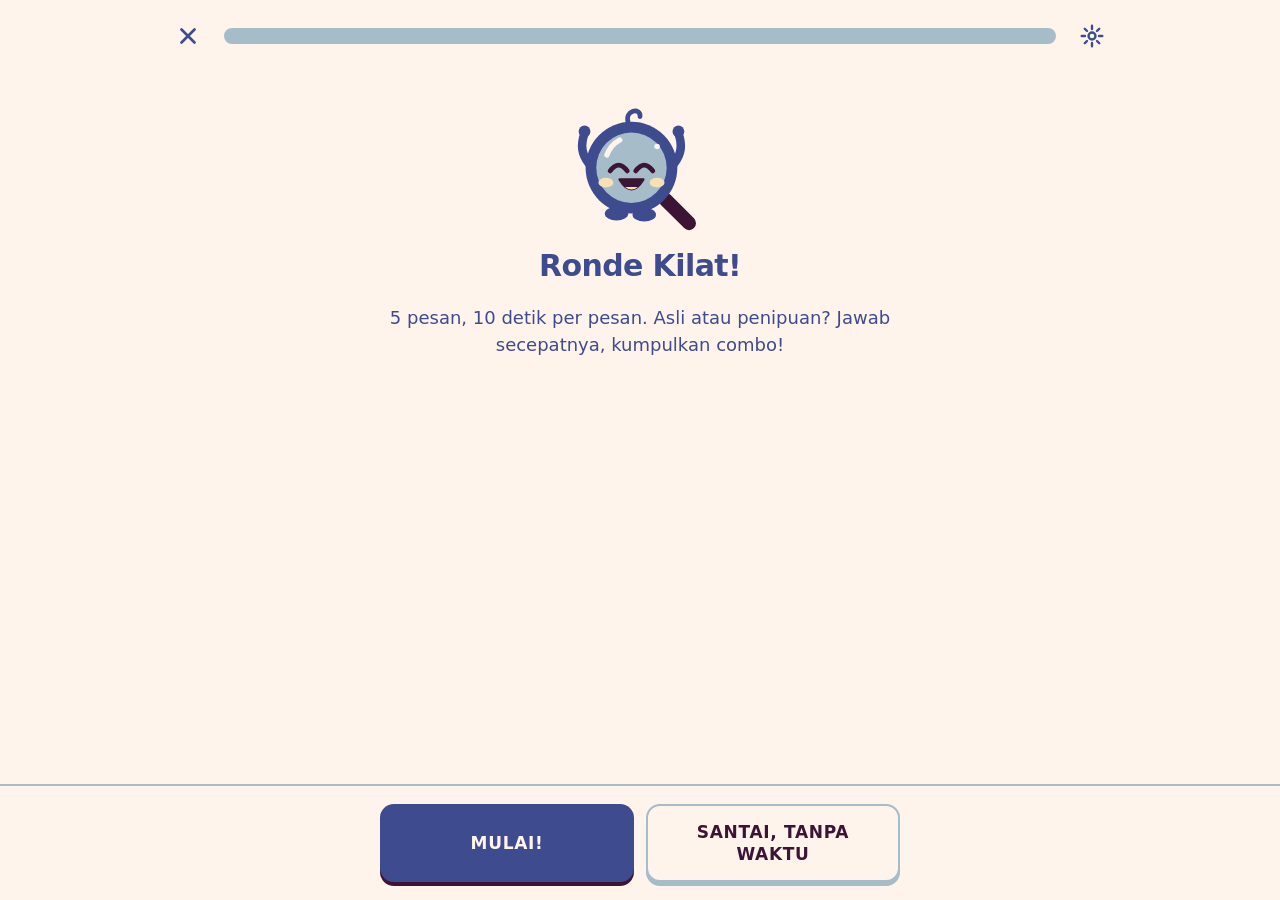
==== kilat.html @ 2c964b59 "rebuilding the game concept" ====
<!doctype html>
<html lang="id">
<head>
  <meta charset="utf-8">
  <meta name="viewport" content="width=device-width, initial-scale=1">
  <meta name="format-detection" content="telephone=no"> <!-- iPhone: nomor fiktif tidak jadi link telepon -->
  <title>Ronde Kilat · CekDulu</title>
  <link rel="stylesheet" href="css/style.css">
  <script src="js/sound.js"></script>
  <script src="js/theme.js"></script>
</head>
<body class="lesson-page">
  <header class="lesson-top">
    <a class="icon-btn" href="index.html" aria-label="Keluar dari Ronde Kilat">
      <svg viewBox="0 0 24 24" aria-hidden="true"><path d="M6 6l12 12M18 6L6 18" fill="none" stroke="currentColor" stroke-width="2.5" stroke-linecap="round"/></svg>
    </a>
    <div class="progress" id="progress" role="progressbar" aria-label="Kemajuan ronde" aria-valuemin="0" aria-valuemax="5" aria-valuenow="0"><span></span></div>
  </header>

  <main class="lesson-main quick-main" id="quick">
    <noscript><p>Aktifkan JavaScript untuk memakai CekDulu.</p></noscript>
  </main>

  <footer class="lesson-footer" id="footer">
    <div class="footer-inner">
      <div class="feedback" id="feedback" aria-live="polite"></div>
      <div class="quick-buttons" id="buttons"></div>
    </div>
  </footer>

  <script src="js/scenarios.js"></script>
  <script src="js/logic.js"></script>
  <script src="js/ui.js"></script>
  <script src="js/kilat.js"></script>
</body>
</html>
---- css/style.css ----
/* ==========================================================
   CekDulu — gaya tampilan
   Urutan: token → dasar → komponen umum → jalur → pelajaran → HP simulasi → rapor
   ========================================================== */

:root {
  color-scheme: light;
  /* PALET RESMI: hanya 5 warna ini yang boleh dipakai di seluruh website.
     Jangan menambah warna lain tanpa persetujuan ketua. */
  --seashell: #FFF4EB;
  --wheat: #F6E0B6;
  --powder: #A6BCC9;
  --french: #3E4B8E;
  --violet: #3D1534;
  /* Pengecualian yang disetujui ketua: abu-abu gelap khusus mode gelap (bukan ungu). */
  --charcoal: #1C1C1E;
  --graphite: #2C2C2E;
  --slate: #48484A;

  --font: "Segoe UI", system-ui, -apple-system, Roboto, "Helvetica Neue", Arial, sans-serif;
  /* Huruf judul, logo, dan tombol. Disimpan di fonts/ (lisensi OFL), tanpa CDN. */
  --font-display: "Bricolage Grotesque", var(--font);
}

/* Peran warna, mode terang (bawaan). HP simulasi selalu memakai peran terang,
   karena isinya meniru aplikasi sungguhan. */
:root, .phone {
  --brand: var(--french);
  --brand-dark: var(--violet);
  --brand-soft: var(--wheat);
  --on-brand: var(--seashell);
  --teal: var(--violet);
  --teal-dark: var(--french);
  --ink: var(--violet);
  --muted: var(--french);
  --line: var(--powder);
  --surface: var(--wheat);
  --bg: var(--seashell);
  --good: var(--french);
  --good-dark: var(--violet);
  --good-soft: var(--powder);
  --bad: var(--violet);
  --bad-dark: var(--violet);
  --bad-soft: var(--wheat);
  --warn: var(--wheat);
  --link: var(--french);
  --focus: var(--violet);
}

/* Mode gelap: latar abu-abu gelap, aksen dari palet. Diaktifkan js/theme.js lewat data-theme. */
:root[data-theme="dark"] {
  color-scheme: dark;
  --brand: var(--wheat);
  --brand-dark: var(--french);
  --brand-soft: var(--french);
  --on-brand: var(--charcoal);
  --teal: var(--powder);
  --teal-dark: var(--french);
  --ink: var(--seashell);
  --muted: var(--powder);
  --line: var(--slate);
  --surface: var(--graphite);
  --bg: var(--charcoal);
  --good: var(--powder);
  --good-dark: var(--powder);
  --good-soft: var(--french);
  --bad: var(--wheat);
  --bad-dark: var(--wheat);
  --bad-soft: var(--graphite);
  --warn: var(--wheat);
  --link: var(--powder);
  --focus: var(--wheat);
}

@font-face {
  font-family: "Bricolage Grotesque";
  src: url("../fonts/bricolage-grotesque-latin.woff2") format("woff2");
  font-weight: 200 800;
  font-style: normal;
  font-display: swap;
}

/* ---------- Dasar ---------- */

* { box-sizing: border-box; }
::selection { color: var(--violet); background: var(--wheat); }
html { accent-color: var(--brand); -webkit-tap-highlight-color: transparent; } /* iPhone: tanpa kilatan abu saat diketuk */
button, a, label { touch-action: manipulation; } /* iPhone: ketukan cepat tidak memperbesar halaman */

body {
  margin: 0;
  font-family: var(--font);
  font-size: 18px;
  line-height: 1.5;
  color: var(--ink);
  background: var(--bg);
  -webkit-text-size-adjust: 100%;
}

h1, h2, h3, p { margin: 0; }
h1, h2, h3 { font-family: var(--font-display); letter-spacing: -.02em; text-wrap: balance; }
.brand, .node-badge, .stat-value { font-family: var(--font-display); }
p { text-wrap: pretty; }
svg { display: block; }
[hidden] { display: none !important; }
:focus-visible { outline: 3px solid var(--focus); outline-offset: 3px; }
.visually-hidden { position: absolute; width: 1px; height: 1px; overflow: hidden; clip-path: inset(50%); white-space: nowrap; }

/* ---------- Komponen umum ---------- */

.btn {
  display: inline-block;
  width: 100%;
  padding: 15px 24px;
  font-family: var(--font-display);
  font-size: 17px;
  font-weight: 800;
  line-height: 1.3;
  letter-spacing: .04em;
  text-align: center;
  text-transform: uppercase;
  text-decoration: none;
  color: var(--on-brand);
  background: var(--brand);
  border: 0;
  border-radius: 14px;
  box-shadow: 0 4px 0 var(--brand-dark);
  cursor: pointer;
  transition: transform .08s;
}
.btn:active:not(:disabled) { transform: translateY(4px); box-shadow: none; }
.btn:disabled { color: var(--ink); background: var(--line); box-shadow: 0 4px 0 var(--line); cursor: not-allowed; }
.btn-good { background: var(--good); box-shadow: 0 4px 0 var(--good-dark); }
.btn-bad { background: var(--bad); box-shadow: 0 4px 0 var(--brand-dark); }

.topbar {
  position: sticky;
  top: 0;
  z-index: 10;
  display: flex;
  align-items: center;
  justify-content: space-between;
  gap: 12px;
  padding: 12px 16px;
  background: var(--bg);
  border-bottom: 2px solid var(--line);
}
.brand { display: inline-flex; align-items: center; min-height: 44px; font-size: 23px; font-weight: 800; letter-spacing: -.04em; color: var(--brand); text-decoration: none; }
.back-link { display: inline-flex; align-items: center; min-height: 44px; font-weight: 700; color: var(--muted); text-decoration: none; }
@media (hover: hover) { .back-link:hover { color: var(--ink); } }
.topbar #xp { margin-left: auto; }
.xp-chip { display: inline-flex; align-items: center; gap: 4px; font-weight: 800; color: var(--brand); }
.xp-chip .icon svg { width: 22px; height: 22px; }

.page { max-width: 560px; margin: 0 auto; padding: 16px 16px 32px; }

.coach { display: flex; align-items: flex-end; gap: 12px; }
.mascot { flex: none; display: block; width: 64px; height: 64px; }
.mascot svg { width: 100%; height: 100%; }
.mascot { color: var(--ink); } /* gagang kaca pembesar ikut warna teks, terlihat di terang maupun gelap */
.coach-bubble {
  position: relative;
  flex: 1;
  padding: 10px 14px;
  font-weight: 600;
  line-height: 1.4;
  background: var(--bg);
  border: 2px solid var(--line);
  border-radius: 16px;
  animation: rise .25s ease-out;
}
.coach-bubble::before {
  content: "";
  position: absolute;
  left: -9px;
  bottom: 18px;
  width: 14px;
  height: 14px;
  background: var(--bg);
  border-left: 2px solid var(--line);
  border-bottom: 2px solid var(--line);
  transform: rotate(45deg);
}

.stats { display: grid; grid-template-columns: repeat(3, 1fr); gap: 10px; }
.stat { display: flex; flex-direction: column; overflow: hidden; background: var(--bg); border: 2px solid var(--brand); border-radius: 14px; text-align: center; }
.stat-label {
  display: block;
  padding: 4px 6px;
  font-size: 12px;
  font-weight: 800;
  letter-spacing: .05em;
  text-transform: uppercase;
  color: var(--on-brand);
  background: var(--brand);
}
.stat-value { flex: 1; display: grid; place-items: center; padding: 12px 6px; font-size: 22px; font-weight: 800; line-height: 1.2; }

.note { margin-top: 14px; font-size: 15px; color: var(--muted); }

/* Ikon 5 Pertanyaan Sebelum Klik: satu bentuk yang sama di semua halaman */
.q-icon { flex: none; display: grid; place-items: center; width: 40px; height: 40px; color: var(--ink); background: var(--brand-soft); border-radius: 12px; }
.q-icon svg { width: 22px; height: 22px; }

/* Pengaturan tampilan (dipasang js/theme.js) */
.settings-btn { padding: 0; font: inherit; background: none; border: 0; cursor: pointer; }
.settings-panel { position: absolute; top: calc(100% + 6px); right: 12px; z-index: 20; width: min(320px, calc(100vw - 24px)); padding: 14px 16px 16px; background: var(--bg); border: 2px solid var(--line); border-bottom-width: 4px; border-radius: 16px; }
.settings-panel fieldset { margin: 0; padding: 0; border: 0; }
.settings-panel legend { margin-bottom: 10px; padding: 0; font-family: var(--font-display); font-size: 18px; font-weight: 800; }
.settings-note { margin-top: 10px; font-size: 14px; color: var(--muted); }
.settings-sound { margin-top: 16px !important; }
.answers.answers-2 { grid-template-columns: repeat(2, 1fr); }

/* ---------- Beranda (index.html) ---------- */

.home { max-width: 560px; margin: 0 auto; padding: 24px 16px 32px; }

/* ---------- Jalur belajar (index.html) ---------- */

.unit { --unit: var(--brand); --unit-dark: var(--brand-dark); margin-top: 28px; }
.unit-2 { --unit: var(--teal); --unit-dark: var(--teal-dark); }
.unit-banner { padding: 14px 18px; color: var(--on-brand); background: var(--unit); border-radius: 16px; box-shadow: 0 4px 0 var(--unit-dark); }
.unit-banner h2 { font-size: 21px; line-height: 1.25; }
.unit-kicker { display: block; font-size: 13px; font-weight: 800; letter-spacing: .08em; text-transform: uppercase; }

.path { display: flex; flex-direction: column; align-items: center; gap: 26px; margin: 28px 0 0; padding: 0; list-style: none; }
.path-end { margin-top: 44px; }
.path-item { position: relative; display: flex; flex-direction: column; align-items: center; transform: translateX(var(--x, 0)); }
.path-item.is-current { margin-top: 30px; }

.node {
  display: grid;
  place-items: center;
  width: 76px;
  height: 76px;
  color: var(--on-brand);
  text-decoration: none;
  background: var(--unit, var(--brand));
  border-radius: 50%;
  box-shadow: 0 6px 0 var(--unit-dark, var(--brand-dark));
  transition: transform .1s;
}
.node .icon svg { width: 34px; height: 34px; }
a.node:active { transform: translateY(4px); box-shadow: 0 2px 0 var(--unit-dark, var(--brand-dark)); }
.node-locked { color: var(--seashell); background: var(--line); box-shadow: 0 6px 0 var(--french); }
.node-trophy { color: var(--violet); background: var(--warn); box-shadow: 0 6px 0 var(--brand-dark); }
.node-label { max-width: 170px; margin-top: 12px; font-size: 15px; font-weight: 700; line-height: 1.3; text-align: center; }
.node-locked + .node-label { color: var(--muted); }
.node-badge {
  position: absolute;
  top: -40px;
  padding: 4px 12px;
  font-size: 13px;
  font-weight: 800;
  letter-spacing: .06em;
  text-transform: uppercase;
  white-space: nowrap;
  color: var(--unit, var(--brand));
  background: var(--bg);
  border: 2px solid var(--line);
  border-radius: 10px;
}
.node-badge::after {
  content: "";
  position: absolute;
  left: 50%;
  bottom: -7px;
  width: 10px;
  height: 10px;
  background: var(--bg);
  border-right: 2px solid var(--line);
  border-bottom: 2px solid var(--line);
  transform: translateX(-50%) rotate(45deg);
}

.page-footer { max-width: 560px; margin: 0 auto; padding: 0 16px 32px; font-size: 14px; color: var(--muted); }
.page-footer p + p { margin-top: 6px; }
.link-btn { margin-top: 10px; padding: 0; font: inherit; color: var(--bad); text-decoration: underline; text-underline-offset: 3px; background: none; border: 0; cursor: pointer; }
.link-btn-quiet { min-height: 44px; color: var(--muted); }

/* ---------- Pelajaran (simulator.html) ----------
   Satu soal = satu layar tanpa gulir (seperti Duolingo). HP simulasi mengisi sisa ruang dan
   diperkecil oleh fitPhone() di engine.js. Di HP urutannya: progres, HP, soal, tombol. */

.lesson-page { display: flex; flex-direction: column; height: 100vh; height: 100dvh; }

.lesson-top { position: relative; display: flex; align-items: center; gap: 14px; width: 100%; max-width: 980px; margin: 0 auto; padding: 14px 16px; }
.icon-btn { flex: none; display: grid; place-items: center; width: 44px; height: 44px; color: var(--muted); border-radius: 10px; }
@media (hover: hover) { .icon-btn:hover { background: var(--surface); } }
.icon-btn svg { width: 26px; height: 26px; }
.progress { flex: 1; height: 16px; overflow: hidden; background: var(--line); border-radius: 99px; }
.progress span { display: block; width: 0; height: 100%; background: var(--brand); border-radius: 99px; transition: width .4s ease; }

.lesson-main {
  flex: 1;
  min-height: 0;
  overflow-y: auto; /* cadangan untuk layar yang sangat pendek */
  display: grid;
  grid-template-columns: minmax(0, 1fr); /* boleh menyempit di bawah lebar minimum isinya (layar 320px) */
  grid-template-rows: minmax(160px, 1fr) auto;
  grid-template-areas: "phone" "task";
  gap: 10px;
  width: 100%;
  max-width: 980px;
  margin: 0 auto;
  padding: 0 16px 10px;
}
.lesson-main.is-done { display: block; }
.phone-col { grid-area: phone; display: flex; flex-direction: column; min-height: 0; }
#phone-slot { position: relative; flex: 1; min-height: 0; overflow: hidden; }
#phone-slot .phone { position: absolute; left: 50%; top: 50%; margin: 0; transform: translate(-50%, -50%) scale(var(--fit, 1)); }
.task-slot { grid-area: task; }
.task-slot:empty { display: none; }

.context {
  max-width: 340px;
  margin: 0 auto 12px;
  padding: 10px 12px;
  font-size: 16px;
  color: var(--muted);
  background: var(--surface);
  border: 2px solid var(--line);
  border-radius: 12px;
}

/* Soal: Lupi + gelembung pertanyaan, seperti karakter Duolingo */
.task-head { align-items: center; margin-bottom: 4px; }
.task-head .mascot { width: 72px; height: 72px; animation: pop .35s ease-out; }
.task-head .coach-bubble { font-weight: 800; }
.task-title { font-size: 23px; line-height: 1.25; }
.task-title:focus { outline: none; } /* fokus dari kode, bukan dari Tab */
.task-sub { margin: 4px 0 12px; color: var(--muted); }

.options { display: grid; gap: 10px; }
.option {
  display: flex;
  align-items: center;
  gap: 12px;
  width: 100%;
  padding: 12px 14px;
  font: inherit;
  color: inherit;
  text-align: left;
  background: var(--bg);
  border: 2px solid var(--line);
  border-bottom-width: 4px;
  border-radius: 14px;
  cursor: pointer;
}
@media (hover: hover) { .option:hover:not(:disabled) { background: var(--surface); } }
.option:active:not(:disabled) { transform: translateY(2px); border-bottom-width: 2px; } /* ditekan seperti tombol Duolingo */
.option:disabled { cursor: default; }
.option-text { flex: 1; min-width: 0; overflow-wrap: anywhere; }
.option .q-icon { width: 36px; height: 36px; border-radius: 10px; }
.option .q-icon svg { width: 20px; height: 20px; }
.option-text strong { display: block; font-size: 17px; line-height: 1.3; }
.option-text small { display: block; margin-top: 2px; font-size: 15px; line-height: 1.35; color: var(--muted); }
.option-note { display: block; margin-top: 8px; padding-top: 8px; font-size: 16px; line-height: 1.4; border-top: 2px solid var(--line); }

/* Tanda bahaya: kotak ikon 2 kolom (3 di layar lebar) supaya keenamnya muat tanpa gulir. */
.options-chips { grid-template-columns: repeat(2, minmax(0, 1fr)); gap: 8px; }
.options-chips .option { flex-direction: column; justify-content: center; gap: 8px; min-height: 104px; padding: 12px 8px; text-align: center; }
.options-chips .option-check { display: none; }
.options-chips .option-text { flex: none; text-wrap: balance; }
.options-chips .option[aria-pressed="true"] .q-icon { color: var(--on-brand); background: var(--brand); }
/* Setelah dinilai: satu kolom supaya penjelasan terbaca; pilihan yang tidak relevan disembunyikan. */
.options.is-graded { grid-template-columns: minmax(0, 1fr); }
.options.is-graded .option { flex-direction: row; align-items: flex-start; min-height: 0; padding: 12px 14px; text-align: left; }
.options.is-graded .option-text { flex: 1; min-width: 0; overflow-wrap: anywhere; }
.options.is-graded .option:not(.is-found, .is-missed, .is-extra, .is-correct, .is-wrong, .is-answer) { display: none; }
@media (min-width: 560px) {
  .options-chips { grid-template-columns: repeat(3, minmax(0, 1fr)); }
}
.option-check, .option-radio { flex: none; display: grid; place-items: center; width: 24px; height: 24px; background: var(--bg); border: 2px solid var(--brand); }
.option-check { border-radius: 7px; }
.option-radio { border-radius: 50%; }
.option[aria-pressed="true"] { background: var(--brand-soft); border-color: var(--brand); }
.option[aria-pressed="true"] .option-check,
.option[aria-pressed="true"] .option-radio { background: var(--brand); border-color: var(--brand); }
.option[aria-pressed="true"] .option-check::after {
  content: "";
  width: 6px;
  height: 11px;
  border: solid var(--on-brand);
  border-width: 0 3px 3px 0;
  transform: translateY(-1px) rotate(45deg);
}
.option[aria-pressed="true"] .option-radio::after { content: ""; width: 8px; height: 8px; background: var(--on-brand); border-radius: 50%; }

/* Setelah dinilai */
.option.is-found, .option.is-correct { background: var(--good-soft); border-color: var(--good); }
.option.is-extra, .option.is-wrong { background: var(--bad-soft); border-color: var(--bad); }
.option.is-answer { border-color: var(--good); border-style: dashed; }
.option.is-missed { border-color: var(--bad); border-style: dashed; } /* sama dengan sorotan "terlewat" di pesan */
.option.is-found .option-check, .option.is-correct .option-radio { background: var(--good); border-color: var(--good); }
.option.is-extra .option-check, .option.is-wrong .option-radio { background: var(--bad); border-color: var(--bad); }
.option.is-found::after, .option.is-correct::after, .option.is-missed::after,
.option.is-extra::after, .option.is-wrong::after, .option.is-answer::after {
  font-size: 12px;
  font-weight: 800;
  letter-spacing: .04em;
  text-transform: uppercase;
  white-space: nowrap;
}
.option.is-found::after, .option.is-correct::after { content: "Benar"; color: var(--good-dark); }
.option.is-answer::after { content: "Lebih aman"; color: var(--good-dark); }
.option.is-missed::after { content: "Terlewat"; color: var(--bad-dark); }
.option.is-extra::after { content: "Keliru"; color: var(--bad-dark); }
.option.is-wrong::after { content: "Kurang tepat"; color: var(--bad-dark); }

/* Setelah dinilai: soal sudah dijawab, jadi judulnya diganti penjelasan yang dipadatkan
   supaya penjelasan dan HP simulasi muat satu layar. */
.lesson-main.is-graded .task-head, .lesson-main.is-graded .task-sub { display: none; }
.options.is-graded .option { padding: 8px 12px; }
.options.is-graded .q-icon { display: none; }
.options.is-graded .option-note { margin-top: 2px; padding-top: 0; font-size: 15px; line-height: 1.35; border-top: 0; }

/* Lembar bawah dibatasi supaya pilihan dan sorotan di HP tidak tertutup. */
.lesson-footer { position: sticky; bottom: 0; z-index: 5; max-height: 45vh; max-height: 45dvh; overflow-y: auto; background: var(--bg); border-top: 2px solid var(--line); }
.lesson-footer.is-good { background: var(--good-soft); border-top-color: var(--good); }
.lesson-footer.is-bad { background: var(--bad-soft); border-top-color: var(--bad); }
.footer-inner { display: grid; gap: 14px; max-width: 980px; margin: 0 auto; padding: 16px; }

.feedback { animation: rise .25s ease-out; }
.feedback:empty { display: none; }
.feedback h2 { display: flex; align-items: center; gap: 8px; font-size: 22px; line-height: 1.25; }
.feedback h2 .icon svg { width: 24px; height: 24px; }
.is-good .feedback h2 { color: var(--good-dark); }
.is-bad .feedback h2 { color: var(--bad-dark); }
.feedback > p { margin-top: 4px; font-size: 17px; line-height: 1.4; }

.done { max-width: 520px; margin: 0 auto; padding: 24px 0 8px; text-align: center; }
.done .mascot { width: 128px; height: 128px; margin: 0 auto 12px; animation: pop .45s ease-out; }
.done h1 { margin-bottom: 20px; font-size: 30px; line-height: 1.2; color: var(--brand); }
.done > p { margin-bottom: 20px; color: var(--muted); }
.takeaway { margin-top: 18px; padding: 14px 16px; text-align: left; background: var(--surface); border: 2px solid var(--line); border-radius: 14px; }
.takeaway strong { display: block; font-size: 13px; letter-spacing: .06em; text-transform: uppercase; color: var(--ink); }

@media (min-width: 860px) {
  .lesson-main {
    grid-template-columns: 360px minmax(0, 1fr);
    grid-template-rows: minmax(0, 1fr);
    grid-template-areas: "phone task";
    gap: 16px 40px;
    padding: 12px 16px 16px;
  }
  .task-slot { margin: auto 0; } /* di tengah, tapi bagian atasnya tidak terpotong kalau isinya panjang */
  .footer-inner { padding: 18px 16px; }
  /* Layar selesai: tombol di bawah isi yang di tengah, bukan di pojok kanan */
  .lesson-footer.is-done .footer-inner { grid-template-columns: 1fr; max-width: 552px; }
  .lesson-footer.is-done .btn { grid-column: auto; width: 100%; }
}

/* ---------- HP simulasi: bentuk iPhone Pro Max (sudut besar, Dynamic Island, tombol samping) ---------- */

.phone {
  position: relative;
  width: 360px;
  margin: 0 auto;
  padding: 8px;
  color: var(--violet); /* isi HP tidak ikut warna teks halaman (mode gelap) */
  background: var(--violet);
  border-radius: 60px;
  box-shadow: 0 0 0 3px var(--french); /* bingkai titanium */
}
.phone::before, .phone::after { content: ""; position: absolute; width: 4px; background: var(--french); }
.phone::before { right: -7px; top: 160px; height: 84px; border-radius: 0 3px 3px 0; } /* tombol daya */
.phone::after { left: -7px; top: 128px; height: 56px; border-radius: 3px 0 0 3px; } /* tombol volume */
.screen { display: flex; flex-direction: column; aspect-ratio: 440 / 956; overflow: hidden; font-size: 16px; line-height: 1.4; background: var(--seashell); border-radius: 52px; }
.screen::after { content: ""; flex: none; align-self: center; width: 36%; height: 5px; margin: 8px 0; background: var(--violet); border-radius: 99px; } /* garis home */
.phone-notif .screen::after { background: var(--seashell); }

/* Status bar iPhone: jam, Dynamic Island, sinyal, Wi-Fi, baterai */
.status-bar { position: relative; display: flex; align-items: center; justify-content: space-between; min-height: 52px; padding: 14px 30px 6px 34px; color: var(--violet); background: var(--seashell); }
.status-time { font-size: 15px; font-weight: 700; }
.status-icons { display: flex; align-items: center; gap: 5px; }
.status-icons svg { width: 17px; height: 17px; }
.island { position: absolute; top: 12px; left: 50%; width: 34%; height: 32px; background: var(--violet); border-radius: 99px; transform: translateX(-50%); }
.battery { position: relative; width: 24px; height: 12px; border: 2px solid currentColor; border-radius: 4px; }
.battery::after { content: ""; position: absolute; inset: 1px 5px 1px 1px; background: currentColor; border-radius: 1px; }


.glyph { flex: none; display: grid; place-items: center; color: var(--french); }
.glyph svg { width: 24px; height: 24px; }
.app-header { display: flex; align-items: center; gap: 8px; padding: 2px 12px 6px 8px; font-weight: 700; background: var(--seashell); border-bottom: 1px solid var(--line); }
.avatar { flex: none; display: grid; place-items: center; width: 36px; height: 36px; font-size: 15px; font-weight: 800; color: var(--violet); background: var(--powder); border-radius: 50%; }
.app-body { flex: 1; display: flex; flex-direction: column; gap: 6px; padding: 12px 10px; }

/* WhatsApp: header terang, wallpaper bermotif, gelembung berekor dengan jam */
.chat-title { flex: 1; min-width: 0; display: flex; flex-direction: column; align-items: flex-start; }
.chat-title .tap-sender { display: block; max-width: 100%; min-height: 30px; padding: 0 2px; overflow: hidden; font-size: 15px; line-height: 30px; white-space: nowrap; text-overflow: ellipsis; }
.chat-action + .chat-action { margin-left: 4px; }
@media (max-width: 359px) {
  .chat-action { display: none; } /* layar sangat sempit: nomor pengirim lebih penting dari ikon */
}
.chat-action { margin-left: 8px; }
.chat-body { justify-content: flex-end; background: var(--seashell) url("../img/wa-pola.svg") 0 0 / 160px repeat; } /* pola doodle ala WhatsApp */
.bubble { position: relative; align-self: flex-start; max-width: 85%; margin: 0; padding: 7px 10px 8px; background: var(--seashell); border-radius: 12px; }
.chat-body .date-chip + .bubble, .chat-body .system-notice + .bubble { border-top-left-radius: 0; }
.chat-body .date-chip + .bubble::before, .chat-body .system-notice + .bubble::before {
  content: "";
  position: absolute;
  top: 0;
  left: -8px;
  border-style: solid;
  border-width: 0 9px 10px 0;
  border-color: transparent var(--seashell) transparent transparent;
}
.meta { float: right; position: relative; top: 6px; margin-left: 10px; font-size: 12px; line-height: 1; color: var(--french); }
.date-chip { align-self: center; margin: 0 0 4px; padding: 3px 10px; font-size: 13px; font-weight: 600; color: var(--french); background: var(--seashell); border-radius: 8px; }
.system-notice { align-self: center; max-width: 94%; margin: 0 0 4px; padding: 6px 10px; font-size: 13px; text-align: center; color: var(--violet); background: var(--powder); border-radius: 10px; }
.bubble-file { width: 82%; padding: 4px 4px 8px; }
.bubble-file .meta { top: 2px; margin-right: 6px; }
.part.tap-file { display: flex; align-items: center; gap: 10px; width: 100%; padding: 10px; background: var(--powder); border-radius: 9px; }
.file-icon { flex: none; display: grid; place-items: center; width: 36px; height: 44px; font-size: 11px; font-weight: 800; color: var(--seashell); background: var(--french); border-radius: 6px; }
.file-meta strong { display: block; font-size: 15px; line-height: 1.25; word-break: break-word; }
.file-meta small { font-size: 13px; color: var(--muted); }
.chat-input { display: flex; align-items: center; gap: 12px; padding: 8px 12px 4px; background: var(--seashell); border-top: 1px solid var(--line); }
.chat-field { flex: 1; display: flex; align-items: center; justify-content: space-between; padding: 6px 8px 6px 14px; font-size: 15px; color: var(--french); border: 1px solid var(--line); border-radius: 99px; }
.chat-field .glyph svg { width: 20px; height: 20px; }

/* Pesan (SMS) iPhone: nama di tengah, gelembung abu */
.sms-header { position: relative; justify-content: center; padding: 2px 12px 8px; }
.sms-header .chat-back { position: absolute; left: 8px; top: 12px; }
.sms-contact { display: flex; flex-direction: column; align-items: center; }
.sms-contact .tap-sender { min-height: 32px; font-size: 14px; font-weight: 600; }
.sms-body { background: var(--seashell); }
.sms-stamp { align-self: center; margin-bottom: 4px; font-size: 12px; color: var(--french); }
.sms-body .bubble { background: var(--line); border-radius: 18px 18px 18px 6px; }
.sms-input { border-top: 0; }

/* Mail */
.email-header { gap: 0; padding: 4px 12px 8px 6px; font-size: 16px; font-weight: 600; color: var(--french); }
.email-body { gap: 10px; background: var(--seashell); }
.email-subject { font-size: 18px; line-height: 1.3; }
.email-from { display: flex; align-items: center; gap: 10px; }
.email-from small { display: block; margin-top: 4px; font-size: 12px; color: var(--muted); }

/* Layar kunci */
.phone-notif .screen { background: var(--french) url("../img/lock-wallpaper.svg") center / cover; }
.phone-notif .status-bar { color: var(--seashell); background: transparent; }
.lock-screen { flex: 1; padding: 18px 12px; color: var(--seashell); text-align: center; }
.lock-time { font-size: 64px; font-weight: 300; line-height: 1.1; }
.lock-date { margin-bottom: 28px; }
.notif-card { padding: 12px 14px; color: var(--ink); text-align: left; background: var(--seashell); border-radius: 20px; }
.notif-top { display: flex; align-items: center; gap: 8px; font-size: 14px; }
.notif-top small { margin-left: auto; color: var(--muted); }
.app-icon { display: grid; place-items: center; width: 22px; height: 22px; font-size: 12px; font-weight: 800; color: var(--seashell); background: var(--french); border-radius: 6px; }
.notif-title { display: block; margin-top: 6px; }
.notif-text { margin-top: 2px; font-size: 15px; }

/* Bagian pesan: tampil seperti teks biasa; .part hanya penanda untuk sorotan setelah menjawab */
.part { border-radius: 4px; -webkit-box-decoration-break: clone; box-decoration-break: clone; }
.tap-sender { display: inline-flex; align-items: center; min-height: 44px; }
.tap-link { color: var(--link); text-decoration: underline; text-underline-offset: 2px; word-break: break-all; }
.tap-button { display: inline-block; margin-top: 4px; padding: 10px 18px; font-weight: 700; color: var(--seashell); background: var(--link); border-radius: 8px; }
.link-preview { display: block; margin-top: 4px; font-size: 12px; color: var(--french); word-break: break-all; }

/* ---------- Mode soal: Pasangkan, Tebak link, Susun pesan ---------- */

/* Pasangkan: dua kolom, bagian pesan di kiri, pertanyaan di kanan */
.options-match { grid-template-columns: repeat(2, minmax(0, 1fr)); gap: 8px; }
.match-item { min-height: 60px; padding: 8px 10px; }
.match-part .option-text { font-size: 15px; font-style: italic; line-height: 1.3; }
.match-question .option-text strong { font-size: 15px; }
.match-item .q-icon { width: 30px; height: 30px; border-radius: 8px; }
.match-item .q-icon svg { width: 18px; height: 18px; }
.match-item[aria-pressed="true"] { background: var(--brand-soft); border-color: var(--brand); }
.match-item.is-matched { color: var(--muted); background: var(--good-soft); border-color: var(--good); border-style: solid; opacity: 1; animation: boing .35s ease-out; }
.match-item.is-shaking { border-color: var(--bad); animation: shake .4s ease-in-out; }

/* Tebak link: alamat ditulis rapat seperti di kolom alamat browser */
.options-url .option-text strong { font-family: ui-monospace, "SF Mono", Consolas, monospace; font-size: 16px; letter-spacing: -.01em; overflow-wrap: anywhere; }

/* Susun pesan: garis jawaban di atas, kepingan kata di bawah */
.options-reply { gap: 14px; }
.reply-line {
  display: flex;
  flex-wrap: wrap;
  align-content: flex-start;
  gap: 8px;
  min-height: 104px;
  padding: 8px 0;
  background: repeating-linear-gradient(to bottom, transparent 0 46px, var(--line) 46px 48px);
}
.reply-line.is-correct .tile { background: var(--good-soft); border-color: var(--good); }
.reply-line.is-wrong .tile { background: var(--bad-soft); border-color: var(--bad); }
.reply-bank { display: flex; flex-wrap: wrap; justify-content: center; gap: 8px; }
.tile {
  min-height: 44px;
  padding: 8px 14px;
  font: inherit;
  font-weight: 700;
  color: var(--ink);
  background: var(--bg);
  border: 2px solid var(--line);
  border-bottom-width: 4px;
  border-radius: 12px;
  cursor: pointer;
}
.tile:active:not(:disabled) { transform: translateY(2px); border-bottom-width: 2px; }
.tile:disabled { cursor: default; }

/* Soal "Apa yang salah dari pesan ini?": potongan pesan sebagai pilihan, dua kolom supaya muat satu layar */
.options-find { grid-template-columns: repeat(2, minmax(0, 1fr)); gap: 8px; }
.options-find .option { align-items: center; min-height: 56px; padding: 8px 10px; }
.options-find .option-text strong {
  display: -webkit-box;
  overflow: hidden;
  font-size: 14px;
  font-weight: 700;
  line-height: 1.3;
  -webkit-line-clamp: 3;
  -webkit-box-orient: vertical;
}
.options-find .option-check { width: 22px; height: 22px; }

/* ---------- Materi (materi.html): kartu penjelasan dan mini kuis ---------- */

.lesson-main.is-text { grid-template-columns: minmax(0, 1fr); grid-template-rows: minmax(0, 1fr); grid-template-areas: "task"; }
.lesson-main.is-text .task-slot { width: 100%; max-width: 640px; margin: auto; }
.learn-card {
  display: grid;
  gap: 12px;
  margin-top: 12px;
  padding: 18px 20px;
  font-size: 18px;
  line-height: 1.55;
  background: var(--surface);
  border: 2px solid var(--line);
  border-bottom-width: 4px;
  border-radius: 18px;
  animation: rise .25s ease-out;
}
.learn-source { font-size: 14px; color: var(--muted); }
.options-quiz .option-text strong { overflow-wrap: anywhere; }
.unit-materi { --unit: var(--violet); --unit-dark: var(--french); }
.node-materi { color: var(--violet); background: var(--powder); box-shadow: 0 6px 0 var(--french); }
:root[data-theme="dark"] .unit-materi { --unit: var(--french); --unit-dark: var(--powder); }

/* ---------- Ronde Kilat (kilat.html) ---------- */

.quick-main { display: block; }
.quick-play { display: grid; gap: 14px; max-width: 520px; margin: 0 auto; padding-top: 8px; }
.quick-intro p { margin-bottom: 0; }
.quick-card {
  padding: 16px 18px;
  font-size: 19px;
  line-height: 1.45;
  color: var(--violet);
  background: var(--seashell);
  border: 3px solid var(--french);
  border-bottom-width: 6px;
  border-radius: 22px;
  animation: pop .3s ease-out;
}
.quick-card-top { display: flex; align-items: center; gap: 8px; margin-bottom: 8px; font-size: 15px; }
.quick-card-top small { margin-left: auto; color: var(--french); }
.quick-card.is-correct { animation: boing .4s ease-out; }
.quick-card.is-wrong { animation: shake .4s ease-in-out; }
.quick-timer { height: 10px; overflow: hidden; background: var(--line); border-radius: 99px; }
.quick-timer span { display: block; height: 100%; background: var(--brand); border-radius: 99px; transition: width .1s linear; }
.quick-score { font-weight: 800; text-align: center; color: var(--muted); }
.quick-buttons { display: grid; grid-template-columns: repeat(auto-fit, minmax(140px, 1fr)); gap: 12px; }
.btn-quiet { color: var(--ink); background: var(--bg); border: 2px solid var(--line); box-shadow: 0 4px 0 var(--line); }
.btn-real { color: var(--violet); background: var(--powder); box-shadow: 0 4px 0 var(--french); }
.btn-scam { color: var(--violet); background: var(--wheat); box-shadow: 0 4px 0 var(--violet); }
@media (min-width: 860px) {
  .quick-buttons { grid-column: 1 / -1; max-width: 520px; width: 100%; margin: 0 auto; }
  .quick-buttons .btn { grid-column: auto; width: 100%; min-width: 0; }
  .lesson-footer:not(.is-good):not(.is-bad) .footer-inner:has(.quick-buttons) { grid-template-columns: 1fr; }
}
.node-quick { color: var(--violet); background: var(--wheat); box-shadow: 0 6px 0 var(--french); }

/* ---------- Pelajaran di HP: semua dibuat ringkas supaya HP simulasi tetap terbaca ---------- */
@media (max-width: 859px) {
  .lesson-top { padding: 6px 12px; }
  .context { flex: none; margin-bottom: 8px; padding: 8px 12px; font-size: 15px; }

  /* Layar simulasi setinggi isi pesannya; bar ketik hanya hiasan, jadi disembunyikan. */
  .screen { aspect-ratio: auto; }
  .chat-input { display: none; }

  .task-head .mascot { width: 52px; height: 52px; }
  .task-title { font-size: 19px; }
  .task-head .coach-bubble { padding: 8px 12px; }
  .task-sub { margin: 2px 0 8px; font-size: 15px; line-height: 1.35; }
  .options { gap: 8px; }
  .option { padding: 10px 12px; }
  .option-text strong { font-size: 16px; }
  .options-chips .option { flex-direction: row; justify-content: flex-start; gap: 8px; min-height: 52px; padding: 6px 10px; text-align: left; }
  .options-chips .q-icon, .options.is-graded .q-icon { width: 30px; height: 30px; border-radius: 8px; }
  .options-chips .q-icon svg, .options.is-graded .q-icon svg { width: 18px; height: 18px; }
  .options-chips .option-text strong { font-size: 15px; }
  .options-chips .option-text { flex: 1; min-width: 0; }
  .lesson-footer { max-height: 70vh; max-height: 70dvh; }

  .footer-inner { gap: 10px; padding: 10px 16px; }
  .match-item { min-height: 46px; padding: 5px 8px; }
  .match-item .q-icon { display: none; }
  .learn-card { gap: 8px; margin-top: 8px; padding: 14px 16px; font-size: 16px; line-height: 1.5; }
  .feedback h2 { font-size: 19px; }
  .feedback > p { margin-top: 2px; font-size: 15px; }
}

/* ---------- Rapor (rapor.html) ---------- */

.page-title { margin: 8px 0 16px; font-size: 30px; line-height: 1.15; }
.section-title { margin: 28px 0 12px; font-size: 21px; }
.callout { margin-top: 16px; padding: 14px 16px; background: var(--brand-soft); border: 2px solid var(--brand-soft); border-radius: 14px; }
.callout-good { background: var(--good-soft); border-color: var(--good); }
.callout-kicker { display: block; font-size: 12px; font-weight: 800; letter-spacing: .06em; text-transform: uppercase; color: var(--ink); }
.callout strong { display: block; font-size: 18px; }
.callout p { color: var(--muted); }
.callout-good p { color: var(--ink); }
.sms-body .tap-link { color: var(--violet); } /* French Blue di atas Powder Blue kontrasnya kurang */
.callout-list { display: grid; gap: 8px; margin: 4px 0 0; padding: 0; list-style: none; }
.q-list { display: grid; gap: 14px; margin: 0; padding: 0; list-style: none; }
.q-row { display: grid; grid-template-columns: 40px 1fr; align-items: start; gap: 12px; }
.q-head { display: flex; flex-wrap: wrap; justify-content: space-between; gap: 2px 12px; }
.q-count { font-size: 15px; color: var(--muted); }
.meter { height: 10px; margin-top: 6px; overflow: hidden; background: var(--line); border-radius: 99px; }
.meter span { display: block; height: 100%; background: var(--good); border-radius: 99px; }
.report-cta { margin-top: 28px; }

/* ---------- Tombol pilihan (panel pengaturan) ---------- */

.answers { display: grid; grid-template-columns: repeat(3, 1fr); gap: 8px; }
.answer { position: relative; display: grid; }
.answer input { position: absolute; inset: 0; width: 100%; height: 100%; margin: 0; opacity: 0; cursor: pointer; }
.answer span {
  display: grid;
  place-items: center;
  min-height: 48px;
  padding: 8px 6px;
  font-size: 16px;
  font-weight: 800;
  text-align: center;
  background: var(--bg);
  border: 2px solid var(--line);
  border-bottom-width: 4px;
  border-radius: 12px;
}
@media (hover: hover) { .answer:hover span { background: var(--surface); } }
.answer input:focus-visible + span { outline: 3px solid var(--focus); outline-offset: 2px; }
.answer input:checked + span { color: var(--ink); background: var(--brand-soft); border-color: var(--brand); }

/* ---------- Animasi: biar terasa seperti game ---------- */

@keyframes rise { from { opacity: 0; transform: translateY(8px); } to { opacity: 1; transform: none; } }
@keyframes pop { 0% { transform: scale(.6); } 70% { transform: scale(1.08); } 100% { transform: scale(1); } }
@keyframes boing { 40% { transform: scale(.93); } 70% { transform: scale(1.05); } 100% { transform: scale(1); } }
@keyframes shake { 20%, 60% { transform: translateX(-6px); } 40%, 80% { transform: translateX(6px); } }
@keyframes sheet-up { from { opacity: 0; transform: translateY(24px); } to { opacity: 1; transform: none; } }
@keyframes float-up { 0% { opacity: 0; transform: translateY(10px) scale(.7); } 30% { opacity: 1; transform: translateY(-4px) scale(1.15); } 100% { transform: none; } }
@keyframes bob { 50% { transform: translateY(-4px); } }
@keyframes blink { 0%, 92%, 100% { transform: scaleY(1); } 96% { transform: scaleY(.1); } }
@keyframes hop { 30% { transform: translateY(-16px) rotate(-6deg); } 60% { transform: translateY(0) rotate(4deg); } 100% { transform: none; } }
@keyframes wobble { 25% { transform: rotate(-12deg); } 75% { transform: rotate(12deg); } }
@keyframes fall { to { transform: translateY(110vh) rotate(calc(var(--spin) + 600deg)); } }
@keyframes pulse { 50% { transform: scale(1.06); } }

/* Lupi hidup: melayang pelan, berkedip, lompat kalau senang, geleng kalau "waduh". */
.mascot svg { overflow: visible; }
.m-body { transform-box: fill-box; transform-origin: 50% 100%; animation: bob 2.6s ease-in-out infinite; }
.m-eyes { transform-box: fill-box; transform-origin: center; animation: blink 4.5s infinite; }
.mascot-cheer .m-body { animation: hop .6s ease-out 2, bob 2.6s ease-in-out 1.2s infinite; }
.mascot-oops .m-body { animation: wobble .5s ease-in-out, bob 2.6s ease-in-out .5s infinite; }

/* Ketukan terasa: pilihan membal; hasil benar memantul, salah bergetar. */
.is-bumped { animation: boing .25s ease-out; }
.option.is-found, .option.is-correct { animation: boing .4s ease-out; }
.option.is-missed, .option.is-extra, .option.is-wrong { animation: shake .4s ease-in-out; }
.node-current { animation: pulse 1.6s ease-in-out infinite; }

/* Lembar hasil naik dari bawah, dengan seruan, +XP, dan combo. */
.lesson-footer.is-good .footer-inner, .lesson-footer.is-bad .footer-inner { animation: sheet-up .25s ease-out; }
.feedback-cheer { display: flex; flex-wrap: wrap; align-items: center; gap: 6px 10px; margin-bottom: 2px; font-family: var(--font-display); font-size: 15px; font-weight: 800; letter-spacing: .04em; text-transform: uppercase; }
.feedback-cheer.is-quip { font-family: var(--font); font-size: 16px; letter-spacing: 0; text-transform: none; }
.is-good .feedback-cheer { color: var(--good-dark); }
.is-bad .feedback-cheer { color: var(--bad-dark); }
.xp-pop, .combo { display: inline-block; padding: 2px 10px; font-size: 13px; border-radius: 99px; animation: float-up .5s ease-out both; }
.xp-pop { color: var(--on-brand); background: var(--brand); }
.combo { color: var(--violet); background: var(--wheat); border: 2px solid var(--violet); animation-delay: .15s; }

/* Confetti di layar "Sempurna!" */
.confetti { position: fixed; inset: 0; z-index: 30; overflow: hidden; pointer-events: none; }
.confetti i { position: absolute; top: -24px; width: 10px; height: 16px; border-radius: 3px; transform: rotate(var(--spin)); animation: fall 2.6s ease-in forwards; }

@media (prefers-reduced-motion: reduce) {
  *, *::before, *::after { animation: none !important; transition: none !important; }
  .confetti { display: none; }
}
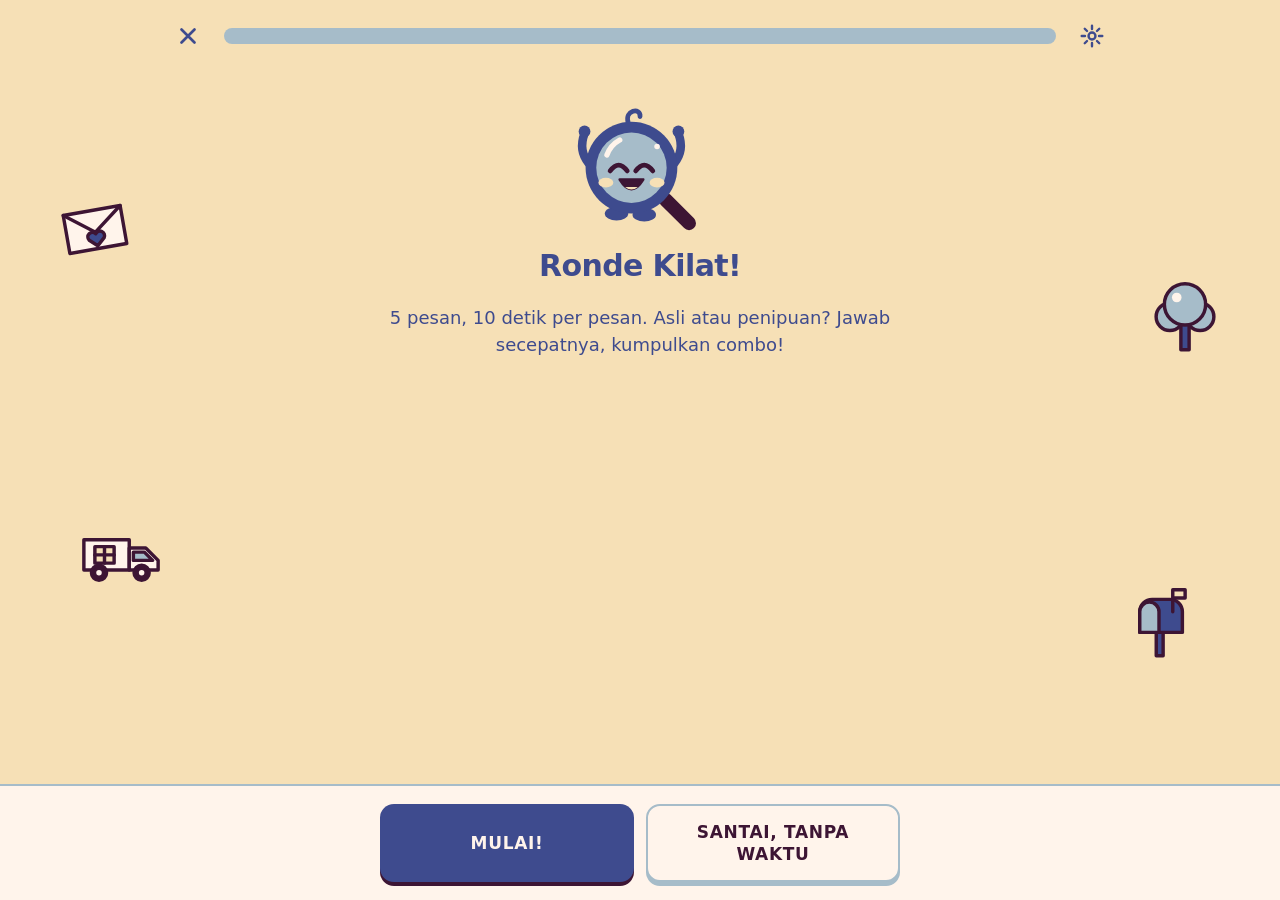
==== commit 71f2921a: "feat: peta level bertema dunia, ikon level, dan bintang - Dunia 1 "Kota Paket" dan Dunia 2 "Benteng " ====
--- a/kilat.html
+++ b/kilat.html
@@ -6,6 +6,7 @@
   <meta name="format-detection" content="telephone=no"> <!-- iPhone: nomor fiktif tidak jadi link telepon -->
   <title>Ronde Kilat · CekDulu</title>
   <link rel="stylesheet" href="css/style.css">
+  <link rel="stylesheet" href="css/world.css">
   <script src="js/sound.js"></script>
   <script src="js/theme.js"></script>
 </head>
@@ -31,6 +32,7 @@
   <script src="js/scenarios.js"></script>
   <script src="js/logic.js"></script>
   <script src="js/ui.js"></script>
+  <script src="js/world.js"></script>
   <script src="js/kilat.js"></script>
 </body>
 </html>
--- a/css/style.css
+++ b/css/style.css
@@ -45,6 +45,15 @@
   --warn: var(--wheat);
   --link: var(--french);
   --focus: var(--violet);
+  /* Status jawaban: dipilih = garis French Blue; benar = isi French Blue;
+     salah = Wheat + garis Midnight Violet (Wheat tidak dipakai untuk arti lain di pilihan). */
+  --pick: var(--french);
+  --right-bg: var(--french);
+  --right-ink: var(--seashell);
+  --right-line: var(--french);
+  --wrong-bg: var(--wheat);
+  --wrong-line: var(--violet);
+  --wrong-ink: var(--violet);
 }
 
 /* Mode gelap: latar abu-abu gelap, aksen dari palet. Diaktifkan js/theme.js lewat data-theme. */
@@ -62,11 +71,18 @@
   --surface: var(--graphite);
   --bg: var(--charcoal);
   --good: var(--powder);
-  --good-dark: var(--powder);
+  --good-dark: var(--seashell);
   --good-soft: var(--french);
   --bad: var(--wheat);
   --bad-dark: var(--wheat);
   --bad-soft: var(--graphite);
+  --pick: var(--wheat);
+  --right-bg: var(--french);
+  --right-ink: var(--seashell);
+  --right-line: var(--powder);
+  --wrong-bg: var(--graphite);
+  --wrong-line: var(--wheat);
+  --wrong-ink: var(--wheat);
   --warn: var(--wheat);
   --link: var(--powder);
   --focus: var(--wheat);
@@ -130,7 +146,7 @@
 }
 .btn:active:not(:disabled) { transform: translateY(4px); box-shadow: none; }
 .btn:disabled { color: var(--ink); background: var(--line); box-shadow: 0 4px 0 var(--line); cursor: not-allowed; }
-.btn-good { background: var(--good); box-shadow: 0 4px 0 var(--good-dark); }
+.btn-good { background: var(--good); box-shadow: 0 4px 0 var(--brand-dark); }
 .btn-bad { background: var(--bad); box-shadow: 0 4px 0 var(--brand-dark); }
 
 .topbar {
@@ -185,7 +201,9 @@
 .stats { display: grid; grid-template-columns: repeat(3, 1fr); gap: 10px; }
 .stat { display: flex; flex-direction: column; overflow: hidden; background: var(--bg); border: 2px solid var(--brand); border-radius: 14px; text-align: center; }
 .stat-label {
-  display: block;
+  display: grid;
+  place-items: center;
+  min-height: 2.9em; /* label dua baris dan satu baris sama tinggi */
   padding: 4px 6px;
   font-size: 12px;
   font-weight: 800;
@@ -213,15 +231,44 @@
 
 /* ---------- Beranda (index.html) ---------- */
 
-.home { max-width: 560px; margin: 0 auto; padding: 24px 16px 32px; }
+.home { max-width: 560px; margin: 0 auto; padding: 20px 16px 32px; }
+.home-promise { margin: 10px 0 0 76px; font-size: 15px; font-weight: 700; color: var(--muted); }
+.home .unit:first-child { margin-top: 20px; }
+
+/* Rak materi: kartu kecil dua kolom di bawah jalur pelajaran */
+.materi-shelf { margin-top: 44px; }
+.materi-shelf h2 { font-size: 23px; }
+.materi-lede { margin-top: 2px; font-size: 16px; color: var(--muted); }
+.materi-list { display: grid; grid-template-columns: repeat(2, minmax(0, 1fr)); gap: 10px; margin: 14px 0 0; padding: 0; list-style: none; }
+.materi-card {
+  display: flex;
+  align-items: center;
+  gap: 10px;
+  min-height: 64px;
+  padding: 10px 12px;
+  font-weight: 800;
+  line-height: 1.25;
+  color: var(--ink);
+  text-decoration: none;
+  background: var(--bg);
+  border: 2px solid var(--line);
+  border-bottom-width: 4px;
+  border-radius: 16px;
+}
+.materi-card:active { transform: translateY(2px); border-bottom-width: 2px; }
+.materi-icon { flex: none; display: grid; place-items: center; width: 40px; height: 40px; color: var(--on-brand); background: var(--brand); border-radius: 12px; }
+.materi-icon svg { width: 22px; height: 22px; }
+.materi-card.is-done .materi-icon { color: var(--violet); background: var(--powder); }
 
 /* ---------- Jalur belajar (index.html) ---------- */
 
 .unit { --unit: var(--brand); --unit-dark: var(--brand-dark); margin-top: 28px; }
 .unit-2 { --unit: var(--teal); --unit-dark: var(--teal-dark); }
-.unit-banner { padding: 14px 18px; color: var(--on-brand); background: var(--unit); border-radius: 16px; box-shadow: 0 4px 0 var(--unit-dark); }
-.unit-banner h2 { font-size: 21px; line-height: 1.25; }
-.unit-kicker { display: block; font-size: 13px; font-weight: 800; letter-spacing: .08em; text-transform: uppercase; }
+.unit-banner { display: flex; align-items: center; gap: 12px; padding: 12px 16px; color: var(--on-brand); background: var(--unit); border: 3px solid var(--seashell); border-radius: 20px; box-shadow: 0 5px 0 var(--unit-dark); }
+.unit-banner h2 { font-size: 21px; line-height: 1.2; }
+.unit-kicker { font-size: 13px; font-weight: 800; letter-spacing: .06em; text-transform: uppercase; }
+.unit-icon { flex: none; display: grid; place-items: center; width: 48px; height: 48px; color: var(--violet); background: var(--wheat); border: 3px solid var(--violet); border-radius: 50%; }
+.unit-icon svg { width: 26px; height: 26px; }
 
 .path { display: flex; flex-direction: column; align-items: center; gap: 26px; margin: 28px 0 0; padding: 0; list-style: none; }
 .path-end { margin-top: 44px; }
@@ -275,7 +322,7 @@
 
 .page-footer { max-width: 560px; margin: 0 auto; padding: 0 16px 32px; font-size: 14px; color: var(--muted); }
 .page-footer p + p { margin-top: 6px; }
-.link-btn { margin-top: 10px; padding: 0; font: inherit; color: var(--bad); text-decoration: underline; text-underline-offset: 3px; background: none; border: 0; cursor: pointer; }
+.link-btn { display: inline-flex; align-items: center; min-height: 44px; margin-top: 4px; padding: 0; font: inherit; color: var(--bad); text-decoration: underline; text-underline-offset: 3px; background: none; border: 0; cursor: pointer; }
 .link-btn-quiet { min-height: 44px; color: var(--muted); }
 
 /* ---------- Pelajaran (simulator.html) ----------
@@ -347,7 +394,6 @@
   border-radius: 14px;
   cursor: pointer;
 }
-@media (hover: hover) { .option:hover:not(:disabled) { background: var(--surface); } }
 .option:active:not(:disabled) { transform: translateY(2px); border-bottom-width: 2px; } /* ditekan seperti tombol Duolingo */
 .option:disabled { cursor: default; }
 .option-text { flex: 1; min-width: 0; overflow-wrap: anywhere; }
@@ -367,16 +413,16 @@
 .options.is-graded { grid-template-columns: minmax(0, 1fr); }
 .options.is-graded .option { flex-direction: row; align-items: flex-start; min-height: 0; padding: 12px 14px; text-align: left; }
 .options.is-graded .option-text { flex: 1; min-width: 0; overflow-wrap: anywhere; }
-.options.is-graded .option:not(.is-found, .is-missed, .is-extra, .is-correct, .is-wrong, .is-answer) { display: none; }
+.options.is-graded .option:not(.is-found, .is-missed, .is-extra, .is-correct, .is-wrong, .is-answer, .is-retry) { display: none; }
 @media (min-width: 560px) {
   .options-chips { grid-template-columns: repeat(3, minmax(0, 1fr)); }
 }
 .option-check, .option-radio { flex: none; display: grid; place-items: center; width: 24px; height: 24px; background: var(--bg); border: 2px solid var(--brand); }
 .option-check { border-radius: 7px; }
 .option-radio { border-radius: 50%; }
-.option[aria-pressed="true"] { background: var(--brand-soft); border-color: var(--brand); }
+.option[aria-pressed="true"] { background: var(--bg); border-color: var(--pick); box-shadow: inset 0 0 0 1px var(--pick); }
 .option[aria-pressed="true"] .option-check,
-.option[aria-pressed="true"] .option-radio { background: var(--brand); border-color: var(--brand); }
+.option[aria-pressed="true"] .option-radio { background: var(--pick); border-color: var(--pick); }
 .option[aria-pressed="true"] .option-check::after {
   content: "";
   width: 6px;
@@ -388,29 +434,28 @@
 .option[aria-pressed="true"] .option-radio::after { content: ""; width: 8px; height: 8px; background: var(--on-brand); border-radius: 50%; }
 
 /* Setelah dinilai */
-.option.is-found, .option.is-correct { background: var(--good-soft); border-color: var(--good); }
-.option.is-extra, .option.is-wrong { background: var(--bad-soft); border-color: var(--bad); }
-.option.is-answer { border-color: var(--good); border-style: dashed; }
-.option.is-missed { border-color: var(--bad); border-style: dashed; } /* sama dengan sorotan "terlewat" di pesan */
-.option.is-found .option-check, .option.is-correct .option-radio { background: var(--good); border-color: var(--good); }
-.option.is-extra .option-check, .option.is-wrong .option-radio { background: var(--bad); border-color: var(--bad); }
-.option.is-found::after, .option.is-correct::after, .option.is-missed::after,
-.option.is-extra::after, .option.is-wrong::after, .option.is-answer::after {
-  font-size: 12px;
-  font-weight: 800;
-  letter-spacing: .04em;
-  text-transform: uppercase;
-  white-space: nowrap;
-}
-.option.is-found::after, .option.is-correct::after { content: "Benar"; color: var(--good-dark); }
-.option.is-answer::after { content: "Lebih aman"; color: var(--good-dark); }
-.option.is-missed::after { content: "Terlewat"; color: var(--bad-dark); }
-.option.is-extra::after { content: "Keliru"; color: var(--bad-dark); }
-.option.is-wrong::after { content: "Kurang tepat"; color: var(--bad-dark); }
+.option.is-found, .option.is-correct { color: var(--right-ink); background: var(--right-bg); border-color: var(--right-bg); box-shadow: none; }
+.option.is-found .option-text small, .option.is-correct .option-text small { color: var(--right-ink); }
+.option.is-found .option-note, .option.is-correct .option-note { color: var(--right-ink); }
+.option.is-extra, .option.is-wrong { color: var(--ink); background: var(--wrong-bg); border-color: var(--wrong-line); box-shadow: none; }
+.option.is-answer { background: var(--bg); border-color: var(--right-line); border-style: dashed; box-shadow: none; }
+.option.is-missed { background: var(--bg); border-color: var(--wrong-line); border-style: dashed; box-shadow: none; }
+.option.is-found .option-check, .option.is-correct .option-radio { background: var(--right-ink); border-color: var(--right-ink); }
+.option.is-found .option-check::after { border-color: var(--right-bg); }
+.option.is-correct .option-radio::after { background: var(--right-bg); }
+.option.is-extra .option-check, .option.is-wrong .option-radio { background: var(--wrong-line); border-color: var(--wrong-line); }
+/* Label status (elemen .option-status dari js/kit.js, jadi ikut dibacakan pembaca layar) */
+.option-status { flex: none; align-self: flex-start; font-size: 12px; font-weight: 800; letter-spacing: .04em; text-transform: uppercase; white-space: nowrap; }
+.option.is-found .option-status, .option.is-correct .option-status { color: var(--right-ink); }
+.option.is-answer .option-status { color: var(--right-line); }
+.option.is-missed .option-status, .option.is-extra .option-status, .option.is-wrong .option-status, .option.is-retry .option-status { color: var(--wrong-ink); }
+.option.is-retry { background: var(--bg); border-color: var(--wrong-line); border-style: dashed; box-shadow: none; }
+
 
 /* Setelah dinilai: soal sudah dijawab, jadi judulnya diganti penjelasan yang dipadatkan
    supaya penjelasan dan HP simulasi muat satu layar. */
 .lesson-main.is-graded .task-head, .lesson-main.is-graded .task-sub { display: none; }
+.lesson-main.is-text.is-graded .task-head { display: flex; } /* materi: pertanyaan tetap terlihat saat dinilai */
 .options.is-graded .option { padding: 8px 12px; }
 .options.is-graded .q-icon { display: none; }
 .options.is-graded .option-note { margin-top: 2px; padding-top: 0; font-size: 15px; line-height: 1.35; border-top: 0; }
@@ -445,6 +490,9 @@
     padding: 12px 16px 16px;
   }
   .task-slot { margin: auto 0; } /* di tengah, tapi bagian atasnya tidak terpotong kalau isinya panjang */
+  /* Soal dengan daftar pilihan panjang: kolom kanan diisi penuh, tombol ikut membesar. */
+  .task-slot:has(.options-find:not(.is-graded)), .task-slot:has(.options-chips:not(.is-graded)) { display: flex; flex-direction: column; align-self: stretch; margin: 0; }
+  .task-slot .options-find:not(.is-graded), .task-slot .options-chips:not(.is-graded) { flex: 1; max-height: 620px; }
   .footer-inner { padding: 18px 16px; }
   /* Layar selesai: tombol di bawah isi yang di tengah, bukan di pojok kanan */
   .lesson-footer.is-done .footer-inner { grid-template-columns: 1fr; max-width: 552px; }
@@ -565,9 +613,10 @@
 .match-question .option-text strong { font-size: 15px; }
 .match-item .q-icon { width: 30px; height: 30px; border-radius: 8px; }
 .match-item .q-icon svg { width: 18px; height: 18px; }
-.match-item[aria-pressed="true"] { background: var(--brand-soft); border-color: var(--brand); }
-.match-item.is-matched { color: var(--muted); background: var(--good-soft); border-color: var(--good); border-style: solid; opacity: 1; animation: boing .35s ease-out; }
-.match-item.is-shaking { border-color: var(--bad); animation: shake .4s ease-in-out; }
+.match-item[aria-pressed="true"] { background: var(--bg); border-color: var(--pick); box-shadow: inset 0 0 0 1px var(--pick); }
+.match-item.is-matched { color: var(--right-ink); background: var(--right-bg); border-color: var(--right-bg); border-style: solid; opacity: 1; animation: boing .35s ease-out; }
+.match-item.is-matched .option-text strong { color: var(--right-ink); }
+.match-item.is-shaking { background: var(--wrong-bg); border-color: var(--wrong-line); animation: shake .4s ease-in-out; }
 
 /* Tebak link: alamat ditulis rapat seperti di kolom alamat browser */
 .options-url .option-text strong { font-family: ui-monospace, "SF Mono", Consolas, monospace; font-size: 16px; letter-spacing: -.01em; overflow-wrap: anywhere; }
@@ -583,8 +632,8 @@
   padding: 8px 0;
   background: repeating-linear-gradient(to bottom, transparent 0 46px, var(--line) 46px 48px);
 }
-.reply-line.is-correct .tile { background: var(--good-soft); border-color: var(--good); }
-.reply-line.is-wrong .tile { background: var(--bad-soft); border-color: var(--bad); }
+.reply-line.is-correct .tile { color: var(--right-ink); background: var(--right-bg); border-color: var(--right-bg); }
+.reply-line.is-wrong .tile { background: var(--wrong-bg); border-color: var(--wrong-line); }
 .reply-bank { display: flex; flex-wrap: wrap; justify-content: center; gap: 8px; }
 .tile {
   min-height: 44px;
@@ -614,6 +663,16 @@
   -webkit-box-orient: vertical;
 }
 .options-find .option-check { width: 22px; height: 22px; }
+
+/* Soal pertama dan tanda bahaya: satu kolom ke bawah, tombol besar yang mengisi ruang kosong.
+   Ditaruh setelah aturan kolom lama supaya menang. */
+.options-find, .options-chips { grid-template-columns: minmax(0, 1fr); grid-auto-rows: minmax(56px, 1fr); gap: 8px; }
+.options-find .option, .options-chips .option { flex-direction: row; justify-content: flex-start; gap: 12px; min-height: 56px; padding: 10px 16px; text-align: left; }
+.options-find .option-text strong, .options-chips .option-text strong { font-size: 17px; font-weight: 700; -webkit-line-clamp: 2; }
+.options-chips .option-text { flex: 1; min-width: 0; text-wrap: pretty; }
+.options-chips .q-icon { width: 34px; height: 34px; border-radius: 10px; }
+.option-plain { justify-content: center !important; text-align: center !important; }
+.option-plain .option-text strong { font-weight: 800; }
 
 /* ---------- Materi (materi.html): kartu penjelasan dan mini kuis ---------- */
 
@@ -634,9 +693,6 @@
 }
 .learn-source { font-size: 14px; color: var(--muted); }
 .options-quiz .option-text strong { overflow-wrap: anywhere; }
-.unit-materi { --unit: var(--violet); --unit-dark: var(--french); }
-.node-materi { color: var(--violet); background: var(--powder); box-shadow: 0 6px 0 var(--french); }
-:root[data-theme="dark"] .unit-materi { --unit: var(--french); --unit-dark: var(--powder); }
 
 /* ---------- Ronde Kilat (kilat.html) ---------- */
 
@@ -677,9 +733,16 @@
   .lesson-top { padding: 6px 12px; }
   .context { flex: none; margin-bottom: 8px; padding: 8px 12px; font-size: 15px; }
 
-  /* Layar simulasi setinggi isi pesannya; bar ketik hanya hiasan, jadi disembunyikan. */
-  .screen { aspect-ratio: auto; }
-  .chat-input { display: none; }
+  /* Di HP pengguna, bingkai iPhone di dalam iPhone membuat pesan terlalu kecil untuk dibaca.
+     Saat soal: hanya layar aplikasinya (header + pesan) selebar kolom, ukuran huruf asli.
+     Status bar, Dynamic Island, tombol samping, garis home, dan bar ketik hanya hiasan. */
+  #phone-slot .phone { width: calc(100% - 16px); max-width: 440px; padding: 0; background: none; border-radius: 20px; box-shadow: 0 0 0 2px var(--line); }
+  .phone::before, .phone::after, .status-bar, .screen::after, .chat-input { display: none; }
+  .screen { aspect-ratio: auto; border-radius: 20px; }
+  .app-header { padding-top: 8px; }
+  .lock-screen { padding: 12px; }
+  .lock-time { font-size: 44px; }
+  .lock-date { margin-bottom: 14px; }
 
   .task-head .mascot { width: 52px; height: 52px; }
   .task-title { font-size: 19px; }
@@ -701,6 +764,24 @@
   .learn-card { gap: 8px; margin-top: 8px; padding: 14px 16px; font-size: 16px; line-height: 1.5; }
   .feedback h2 { font-size: 19px; }
   .feedback > p { margin-top: 2px; font-size: 15px; }
+}
+
+/* HP dengan layar pendek (mis. Safari dengan bar bawah): soal dipadatkan supaya pesan tetap terbaca. */
+@media (max-width: 859px) and (max-height: 820px) {
+  .lesson-top { padding: 2px 12px; }
+  .task-head .mascot { width: 40px; height: 40px; }
+  .task-title { font-size: 17px; }
+  .task-head .coach-bubble { padding: 6px 10px; }
+  .task-sub { margin: 2px 0 6px; font-size: 14px; }
+  .options-find, .options-chips { grid-auto-rows: minmax(48px, 1fr); gap: 6px; }
+  .lesson-main { grid-template-rows: minmax(120px, 1fr) auto; }
+  .options-find .option, .options-chips .option { min-height: 48px; padding: 6px 14px; }
+  .options-find .option-text strong, .options-chips .option-text strong { font-size: 16px; -webkit-line-clamp: 1; }
+  .options.is-graded { gap: 6px; }
+  .options.is-graded .option { padding: 6px 10px; }
+  .options.is-graded .option-note { font-size: 14px; }
+  .footer-inner { padding: 8px 16px; }
+  .btn { padding: 12px 24px; }
 }
 
 /* ---------- Rapor (rapor.html) ---------- */
@@ -741,7 +822,6 @@
   border-bottom-width: 4px;
   border-radius: 12px;
 }
-@media (hover: hover) { .answer:hover span { background: var(--surface); } }
 .answer input:focus-visible + span { outline: 3px solid var(--focus); outline-offset: 2px; }
 .answer input:checked + span { color: var(--ink); background: var(--brand-soft); border-color: var(--brand); }
 
@@ -767,8 +847,7 @@
 .mascot-cheer .m-body { animation: hop .6s ease-out 2, bob 2.6s ease-in-out 1.2s infinite; }
 .mascot-oops .m-body { animation: wobble .5s ease-in-out, bob 2.6s ease-in-out .5s infinite; }
 
-/* Ketukan terasa: pilihan membal; hasil benar memantul, salah bergetar. */
-.is-bumped { animation: boing .25s ease-out; }
+/* Hasil benar memantul, salah bergetar (saat mengetuk pilihan tidak ada animasi). */
 .option.is-found, .option.is-correct { animation: boing .4s ease-out; }
 .option.is-missed, .option.is-extra, .option.is-wrong { animation: shake .4s ease-in-out; }
 .node-current { animation: pulse 1.6s ease-in-out infinite; }
--- a/css/world.css
+++ b/css/world.css
@@ -0,0 +1,95 @@
+/* Dunia bertema di peta beranda (js/world.js): panel bergambar per bagian, jalan berliku,
+   hiasan di sisi jalur, bintang level. Hanya warna palet (+ abu gelap untuk mode gelap). */
+
+.world-1 { --w-sky: var(--powder); --w-ground: var(--wheat); --w-road: var(--seashell); --w-road-line: var(--powder); }
+.world-2 { --w-sky: var(--french); --w-ground: var(--seashell); --w-road: var(--powder); --w-road-line: var(--seashell); }
+:root[data-theme="dark"] .world-1 { --w-sky: var(--slate); --w-ground: var(--graphite); --w-road: var(--charcoal); --w-road-line: var(--slate); }
+:root[data-theme="dark"] .world-2 { --w-sky: var(--french); --w-ground: var(--graphite); --w-road: var(--charcoal); --w-road-line: var(--slate); }
+
+.world {
+  --sky-h: 210px;
+  position: relative;
+  padding: 16px 12px 36px;
+  overflow: hidden;
+  background: var(--w-ground);
+  border: 3px solid var(--violet);
+  border-radius: 28px;
+  container-type: inline-size;
+}
+:root[data-theme="dark"] .world { border-color: var(--slate); }
+.world-sky { position: absolute; top: 0; left: 0; right: 0; height: var(--sky-h); background: var(--w-sky); }
+/* Kota setinggi tetap di dasar langit, supaya tidak ikut membesar di layar lebar. */
+.world-sky svg { position: absolute; left: 0; bottom: 0; width: 100%; height: 130px; }
+.world-sky .w-ground { fill: var(--w-ground); }
+
+.world-road { position: absolute; inset: 0; width: 100%; height: 100%; pointer-events: none; }
+.world-road path { fill: none; stroke-linecap: round; }
+.world-road .road { stroke: var(--w-road); stroke-width: 26px; }
+.world-road .road-line { stroke: var(--w-road-line); stroke-width: 4px; stroke-dasharray: 2 14; }
+
+.world .unit-banner { position: relative; }
+.world .path { position: relative; margin-top: calc(var(--sky-h) - 86px); }
+
+/* Hiasan di sisi kosong: dihitung dari tengah panel, lalu dikurangi geseran level (--x). */
+.world-prop {
+  position: absolute;
+  top: 0;
+  left: 50%;
+  width: 68px;
+  height: 68px;
+  pointer-events: none;
+  transform: translateX(calc(var(--side) * (50cqi - 46px) - var(--x, 0px) - 50%));
+}
+.world-prop svg { width: 100%; height: 100%; }
+
+/* Label level seperti papan nama, supaya tetap terbaca di atas gambar. */
+.world .node-label {
+  padding: 2px 12px;
+  border-radius: 14px;
+  color: var(--ink);
+  background: var(--bg);
+  border: 2px solid var(--violet);
+}
+:root[data-theme="dark"] .world .node-label { border-color: var(--slate); }
+.world .node-locked + .node-label { color: var(--muted); border-color: var(--line); }
+.world .node-locked { border: 3px solid var(--seashell); }
+:root[data-theme="dark"] .world .node-locked { border-color: var(--graphite); }
+/* Ronde Kilat berwarna wheat: diberi tepi violet, dan di Dunia 1 (tanah wheat) isinya seashell supaya tidak tenggelam. */
+.world .node-quick { border: 3px solid var(--violet); }
+.world-1 .node-quick { background: var(--seashell); }
+:root[data-theme="dark"] .world .node-quick { background: var(--wheat); border-color: var(--graphite); }
+
+/* Level selesai: ikon level + centang kecil, lalu tiga bintang. */
+.node { position: relative; }
+.node-check {
+  position: absolute;
+  right: -4px;
+  bottom: -2px;
+  display: grid;
+  place-items: center;
+  width: 28px;
+  height: 28px;
+  color: var(--violet);
+  background: var(--wheat);
+  border: 3px solid var(--violet);
+  border-radius: 50%;
+}
+.node-check .icon svg { width: 16px; height: 16px; }
+.stars { display: flex; gap: 2px; margin-top: 10px; margin-bottom: -4px; }
+.star .icon svg { width: 24px; height: 24px; color: var(--seashell); stroke: var(--violet); stroke-width: 1.6px; stroke-linejoin: round; }
+.star.is-on .icon svg { color: var(--brand); }
+.star:nth-child(2) { transform: translateY(-5px); }
+:root[data-theme="dark"] .star .icon svg { color: var(--slate); stroke: var(--charcoal); }
+:root[data-theme="dark"] .star.is-on .icon svg { color: var(--wheat); }
+
+/* Halaman level: latar ikut tanah dunianya; di layar lebar ada hiasan dunia di pinggir kiri-kanan. */
+.world-page { background: var(--w-ground); }
+.world-side { display: none; }
+@media (min-width: 1100px) {
+  .world-side { display: block; position: fixed; inset: 0; z-index: -1; pointer-events: none; }
+  .world-side .world-prop { width: 88px; height: 88px; transform: none; }
+  .world-side .world-prop:nth-child(1) { left: 4vw; top: 20%; }
+  .world-side .world-prop:nth-child(2) { left: auto; right: 4vw; top: 30%; }
+  .world-side .world-prop:nth-child(3) { left: 6vw; top: 56%; }
+  .world-side .world-prop:nth-child(4) { left: auto; right: 6vw; top: 64%; }
+}
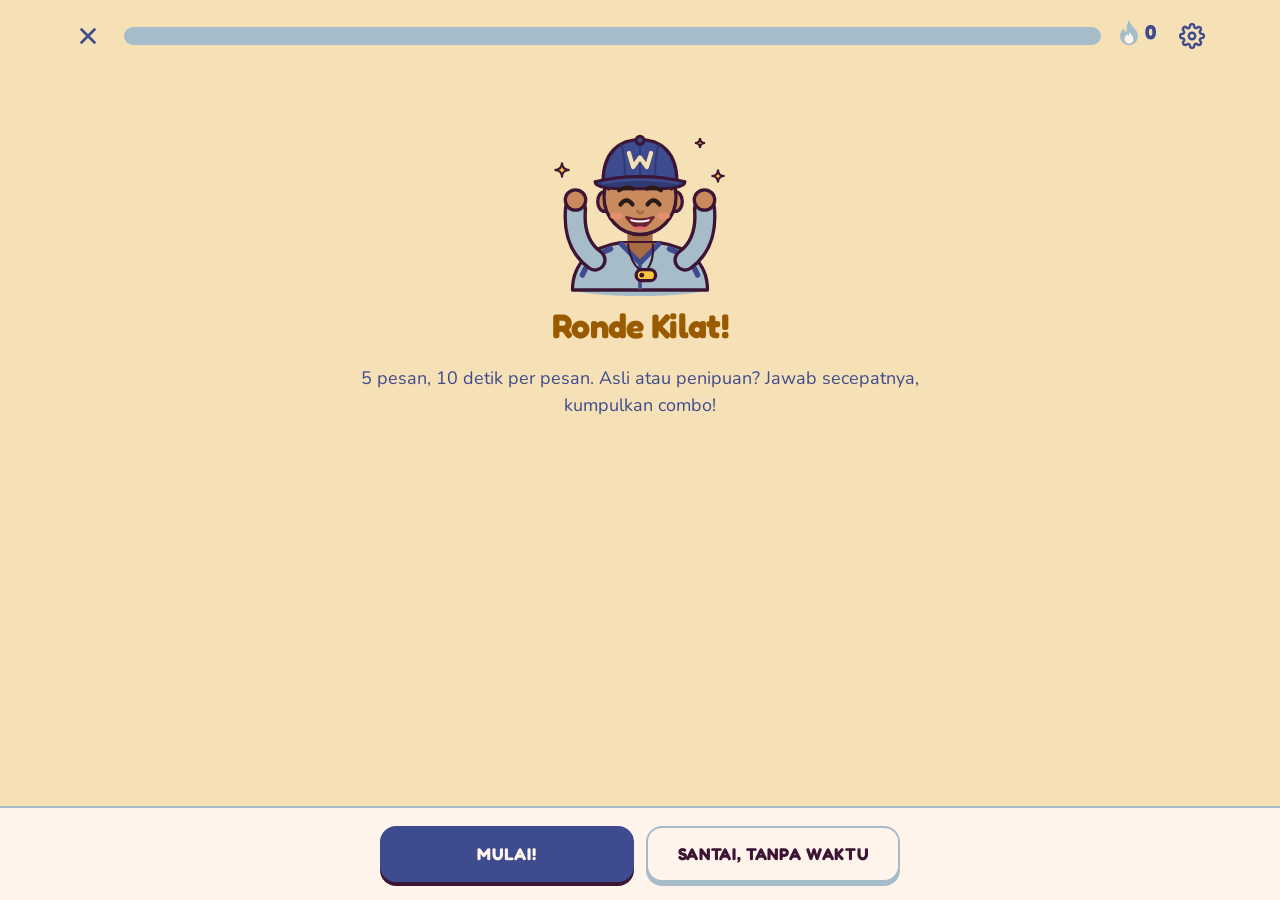
==== commit 82fcefbb: "feat: Coach Wall, dua bahasa, streak, Dunia 3, soal suara, dan perbaikan bug Dua bahasa dan pengatur" ====
--- a/kilat.html
+++ b/kilat.html
@@ -4,18 +4,23 @@
   <meta charset="utf-8">
   <meta name="viewport" content="width=device-width, initial-scale=1">
   <meta name="format-detection" content="telephone=no"> <!-- iPhone: nomor fiktif tidak jadi link telepon -->
-  <title>Ronde Kilat · CekDulu</title>
+  <title data-i18n="title.quick">Ronde Kilat · CekDulu</title>
   <link rel="stylesheet" href="css/style.css">
   <link rel="stylesheet" href="css/world.css">
+  <link rel="stylesheet" href="css/coach.css">
+  <link rel="stylesheet" href="css/dialog.css">
   <script src="js/sound.js"></script>
-  <script src="js/theme.js"></script>
+  <script src="js/strings.js"></script>
+  <script src="js/lang.js"></script>
+  <script src="js/settings.js"></script>
 </head>
 <body class="lesson-page">
   <header class="lesson-top">
-    <a class="icon-btn" href="index.html" aria-label="Keluar dari Ronde Kilat">
+    <a class="icon-btn" href="index.html" aria-label="Keluar dari Ronde Kilat" data-i18n-label="quick.exit">
       <svg viewBox="0 0 24 24" aria-hidden="true"><path d="M6 6l12 12M18 6L6 18" fill="none" stroke="currentColor" stroke-width="2.5" stroke-linecap="round"/></svg>
     </a>
-    <div class="progress" id="progress" role="progressbar" aria-label="Kemajuan ronde" aria-valuemin="0" aria-valuemax="5" aria-valuenow="0"><span></span></div>
+    <div class="progress" id="progress" role="progressbar" aria-label="Kemajuan ronde" data-i18n-label="quick.progress" aria-valuemin="0" aria-valuemax="5" aria-valuenow="0"><span></span></div>
+    <span id="streak"></span>
   </header>
 
   <main class="lesson-main quick-main" id="quick">
@@ -29,8 +34,9 @@
     </div>
   </footer>
 
-  <script src="js/scenarios.js"></script>
+  <script>CekLang.load("scenarios")</script> <!-- js/scenarios.js atau js/en/scenarios.js -->
   <script src="js/logic.js"></script>
+  <script src="js/coach.js"></script>
   <script src="js/ui.js"></script>
   <script src="js/world.js"></script>
   <script src="js/kilat.js"></script>
--- a/css/style.css
+++ b/css/style.css
@@ -1,6 +1,8 @@
 /* ==========================================================
    CekDulu — gaya tampilan
-   Urutan: token → dasar → komponen umum → jalur → pelajaran → HP simulasi → rapor
+   Urutan: token → dasar → komponen umum → beranda → pelajaran → mode soal → materi → Ronde Kilat → rapor.
+   Gaya lain: css/world.css (peta), css/phone.css (HP simulasi), css/coach.css (Coach Wall, streak, soal suara),
+   css/dialog.css (dialog dan Pengaturan).
    ========================================================== */
 
 :root {
@@ -16,10 +18,24 @@
   --charcoal: #1C1C1E;
   --graphite: #2C2C2E;
   --slate: #48484A;
-
-  --font: "Segoe UI", system-ui, -apple-system, Roboto, "Helvetica Neue", Arial, sans-serif;
-  /* Huruf judul, logo, dan tombol. Disimpan di fonts/ (lisensi OFL), tanpa CDN. */
-  --font-display: "Bricolage Grotesque", var(--font);
+  /* Warna tambahan yang diminta ketua (8 Nov 2026): status jawaban (hijau benar, kuning hampir, merah salah)
+     dan api streak (oranye, biru, pink). Tulisan di atas warna-warna ini memakai --on-status (gelap). */
+  --green: #58C341;
+  --green-deep: #3E9A2C;
+  --yellow: #FFC53D;
+  --yellow-deep: #D99A00;
+  --red: #F05252;
+  --red-deep: #C53030;
+  --fire-orange: #FF8A1F;
+  --fire-blue: #3FA9F5;
+  --fire-pink: #FF4FA0;
+  --on-status: #1C1C1E;
+
+  /* Huruf bulat dan tebal ala game belajar. Disimpan di fonts/ (lisensi OFL), tanpa CDN.
+     Nunito untuk teks, Fredoka untuk judul, logo, dan tombol. */
+  --font: "Nunito", "Segoe UI", system-ui, -apple-system, Roboto, "Helvetica Neue", Arial, sans-serif;
+  --font-display: "Fredoka", var(--font);
+  --topbar-h: 70px; /* tinggi bar atas beranda; banner dunia menempel tepat di bawahnya */
 }
 
 /* Peran warna, mode terang (bawaan). HP simulasi selalu memakai peran terang,
@@ -36,27 +52,36 @@
   --line: var(--powder);
   --surface: var(--wheat);
   --bg: var(--seashell);
-  --good: var(--french);
-  --good-dark: var(--violet);
-  --good-soft: var(--powder);
-  --bad: var(--violet);
-  --bad-dark: var(--violet);
-  --bad-soft: var(--wheat);
   --warn: var(--wheat);
   --link: var(--french);
   --focus: var(--violet);
-  /* Status jawaban: dipilih = garis French Blue; benar = isi French Blue;
-     salah = Wheat + garis Midnight Violet (Wheat tidak dipakai untuk arti lain di pilihan). */
-  --pick: var(--french);
-  --right-bg: var(--french);
-  --right-ink: var(--seashell);
-  --right-line: var(--french);
-  --wrong-bg: var(--wheat);
-  --wrong-line: var(--violet);
-  --wrong-ink: var(--violet);
-}
-
-/* Mode gelap: latar abu-abu gelap, aksen dari palet. Diaktifkan js/theme.js lewat data-theme. */
+  --pick: var(--french); /* pilihan yang sedang dipilih, sebelum dinilai */
+  --pick-soft: var(--powder);
+  --progress-shine: var(--powder);
+  /* Status jawaban: *-ink = teks berwarna, *-soft = latar lembut. */
+  --good: var(--green);
+  --good-deep: var(--green-deep);
+  --good-ink: #2F7A20;
+  --good-soft: #E3F7DA;
+  --close: var(--yellow);
+  --close-deep: var(--yellow-deep);
+  --close-ink: #7A4F00;
+  --close-soft: #FFF3CC;
+  --bad: var(--red);
+  --bad-deep: var(--red-deep);
+  --bad-ink: #B42323;
+  --bad-soft: #FDE4E4;
+  --title-gold: #9A5B00;
+  /* Api streak: isi api, inti api, dan angka (versi gelap supaya terbaca di latar terang). */
+  --fire-orange-core: #FFD666;
+  --fire-orange-ink: #A84C00;
+  --fire-blue-core: #BDE3FF;
+  --fire-blue-ink: #1565B0;
+  --fire-pink-core: #FFC2DD;
+  --fire-pink-ink: #B8155E;
+}
+
+/* Mode gelap: latar abu-abu gelap, aksen dari palet. Diaktifkan js/settings.js lewat data-theme. */
 :root[data-theme="dark"] {
   color-scheme: dark;
   --brand: var(--wheat);
@@ -70,28 +95,35 @@
   --line: var(--slate);
   --surface: var(--graphite);
   --bg: var(--charcoal);
-  --good: var(--powder);
-  --good-dark: var(--seashell);
-  --good-soft: var(--french);
-  --bad: var(--wheat);
-  --bad-dark: var(--wheat);
-  --bad-soft: var(--graphite);
   --pick: var(--wheat);
-  --right-bg: var(--french);
-  --right-ink: var(--seashell);
-  --right-line: var(--powder);
-  --wrong-bg: var(--graphite);
-  --wrong-line: var(--wheat);
-  --wrong-ink: var(--wheat);
+  --pick-soft: var(--graphite);
+  --progress-shine: var(--seashell);
   --warn: var(--wheat);
   --link: var(--powder);
   --focus: var(--wheat);
+  --good-ink: #7FDB6A;
+  --good-soft: #1E3320;
+  --close-ink: #FFD666;
+  --close-soft: #3A3017;
+  --bad-ink: #FF8A8A;
+  --bad-soft: #3A1F1F;
+  --title-gold: var(--yellow);
+  --fire-orange-ink: var(--fire-orange);
+  --fire-blue-ink: var(--fire-blue);
+  --fire-pink-ink: var(--fire-pink);
 }
 
 @font-face {
-  font-family: "Bricolage Grotesque";
-  src: url("../fonts/bricolage-grotesque-latin.woff2") format("woff2");
-  font-weight: 200 800;
+  font-family: "Nunito";
+  src: url("../fonts/nunito-latin.woff2") format("woff2");
+  font-weight: 400 900;
+  font-style: normal;
+  font-display: swap;
+}
+@font-face {
+  font-family: "Fredoka";
+  src: url("../fonts/fredoka-latin.woff2") format("woff2");
+  font-weight: 500 700;
   font-style: normal;
   font-display: swap;
 }
@@ -139,15 +171,16 @@
   color: var(--on-brand);
   background: var(--brand);
   border: 0;
-  border-radius: 14px;
+  border-radius: 16px;
   box-shadow: 0 4px 0 var(--brand-dark);
   cursor: pointer;
   transition: transform .08s;
 }
 .btn:active:not(:disabled) { transform: translateY(4px); box-shadow: none; }
 .btn:disabled { color: var(--ink); background: var(--line); box-shadow: 0 4px 0 var(--line); cursor: not-allowed; }
-.btn-good { background: var(--good); box-shadow: 0 4px 0 var(--brand-dark); }
-.btn-bad { background: var(--bad); box-shadow: 0 4px 0 var(--brand-dark); }
+.btn-good { color: var(--on-status); background: var(--good); box-shadow: 0 4px 0 var(--good-deep); }
+.btn-partial { color: var(--on-status); background: var(--close); box-shadow: 0 4px 0 var(--close-deep); }
+.btn-bad { color: var(--on-status); background: var(--bad); box-shadow: 0 4px 0 var(--bad-deep); }
 
 .topbar {
   position: sticky;
@@ -157,6 +190,7 @@
   align-items: center;
   justify-content: space-between;
   gap: 12px;
+  min-height: var(--topbar-h);
   padding: 12px 16px;
   background: var(--bg);
   border-bottom: 2px solid var(--line);
@@ -164,16 +198,14 @@
 .brand { display: inline-flex; align-items: center; min-height: 44px; font-size: 23px; font-weight: 800; letter-spacing: -.04em; color: var(--brand); text-decoration: none; }
 .back-link { display: inline-flex; align-items: center; min-height: 44px; font-weight: 700; color: var(--muted); text-decoration: none; }
 @media (hover: hover) { .back-link:hover { color: var(--ink); } }
-.topbar #xp { margin-left: auto; }
+.topbar #streak { margin-left: auto; }
 .xp-chip { display: inline-flex; align-items: center; gap: 4px; font-weight: 800; color: var(--brand); }
 .xp-chip .icon svg { width: 22px; height: 22px; }
 
 .page { max-width: 560px; margin: 0 auto; padding: 16px 16px 32px; }
 
 .coach { display: flex; align-items: flex-end; gap: 12px; }
-.mascot { flex: none; display: block; width: 64px; height: 64px; }
-.mascot svg { width: 100%; height: 100%; }
-.mascot { color: var(--ink); } /* gagang kaca pembesar ikut warna teks, terlihat di terang maupun gelap */
+.coach-wrap { position: relative; flex: none; display: block; }
 .coach-bubble {
   position: relative;
   flex: 1;
@@ -198,8 +230,12 @@
   transform: rotate(45deg);
 }
 
-.stats { display: grid; grid-template-columns: repeat(3, 1fr); gap: 10px; }
-.stat { display: flex; flex-direction: column; overflow: hidden; background: var(--bg); border: 2px solid var(--brand); border-radius: 14px; text-align: center; }
+.stats { display: grid; grid-template-columns: repeat(3, minmax(0, 1fr)); gap: 12px; }
+.stat { --stat: var(--brand); --stat-on: var(--on-brand); --stat-ink: var(--ink); display: flex; flex-direction: column; overflow: hidden; background: var(--stat); border: 3px solid var(--stat); border-radius: 18px; text-align: center; }
+.stat-gold { --stat: var(--yellow); --stat-on: var(--on-status); --stat-ink: var(--title-gold); }
+.stat-green { --stat: var(--green); --stat-on: var(--on-status); --stat-ink: var(--good-ink); }
+.stat-blue { --stat: var(--fire-blue); --stat-on: var(--on-status); --stat-ink: var(--fire-blue-ink); }
+.stat-orange { --stat: var(--fire-orange); --stat-on: var(--on-status); --stat-ink: var(--fire-orange-ink); }
 .stat-label {
   display: grid;
   place-items: center;
@@ -209,10 +245,12 @@
   font-weight: 800;
   letter-spacing: .05em;
   text-transform: uppercase;
-  color: var(--on-brand);
-  background: var(--brand);
-}
-.stat-value { flex: 1; display: grid; place-items: center; padding: 12px 6px; font-size: 22px; font-weight: 800; line-height: 1.2; }
+  overflow-wrap: anywhere;
+  color: var(--stat-on);
+}
+.stat-value { flex: 1; display: flex; align-items: center; justify-content: center; gap: 8px; padding: 14px 6px; font-size: 22px; font-weight: 800; line-height: 1.2; color: var(--stat-ink); background: var(--bg); border-radius: 14px; overflow-wrap: anywhere; }
+.stat-value .icon { flex: none; color: var(--stat); }
+.stat-value .icon svg { width: 26px; height: 26px; }
 
 .note { margin-top: 14px; font-size: 15px; color: var(--muted); }
 
@@ -220,114 +258,16 @@
 .q-icon { flex: none; display: grid; place-items: center; width: 40px; height: 40px; color: var(--ink); background: var(--brand-soft); border-radius: 12px; }
 .q-icon svg { width: 22px; height: 22px; }
 
-/* Pengaturan tampilan (dipasang js/theme.js) */
-.settings-btn { padding: 0; font: inherit; background: none; border: 0; cursor: pointer; }
-.settings-panel { position: absolute; top: calc(100% + 6px); right: 12px; z-index: 20; width: min(320px, calc(100vw - 24px)); padding: 14px 16px 16px; background: var(--bg); border: 2px solid var(--line); border-bottom-width: 4px; border-radius: 16px; }
-.settings-panel fieldset { margin: 0; padding: 0; border: 0; }
-.settings-panel legend { margin-bottom: 10px; padding: 0; font-family: var(--font-display); font-size: 18px; font-weight: 800; }
-.settings-note { margin-top: 10px; font-size: 14px; color: var(--muted); }
-.settings-sound { margin-top: 16px !important; }
-.answers.answers-2 { grid-template-columns: repeat(2, 1fr); }
-
 /* ---------- Beranda (index.html) ---------- */
-
-.home { max-width: 560px; margin: 0 auto; padding: 20px 16px 32px; }
-.home-promise { margin: 10px 0 0 76px; font-size: 15px; font-weight: 700; color: var(--muted); }
-.home .unit:first-child { margin-top: 20px; }
-
-/* Rak materi: kartu kecil dua kolom di bawah jalur pelajaran */
-.materi-shelf { margin-top: 44px; }
-.materi-shelf h2 { font-size: 23px; }
-.materi-lede { margin-top: 2px; font-size: 16px; color: var(--muted); }
-.materi-list { display: grid; grid-template-columns: repeat(2, minmax(0, 1fr)); gap: 10px; margin: 14px 0 0; padding: 0; list-style: none; }
-.materi-card {
-  display: flex;
-  align-items: center;
-  gap: 10px;
-  min-height: 64px;
-  padding: 10px 12px;
-  font-weight: 800;
-  line-height: 1.25;
-  color: var(--ink);
-  text-decoration: none;
-  background: var(--bg);
-  border: 2px solid var(--line);
-  border-bottom-width: 4px;
-  border-radius: 16px;
-}
-.materi-card:active { transform: translateY(2px); border-bottom-width: 2px; }
-.materi-icon { flex: none; display: grid; place-items: center; width: 40px; height: 40px; color: var(--on-brand); background: var(--brand); border-radius: 12px; }
-.materi-icon svg { width: 22px; height: 22px; }
-.materi-card.is-done .materi-icon { color: var(--violet); background: var(--powder); }
-
-/* ---------- Jalur belajar (index.html) ---------- */
-
-.unit { --unit: var(--brand); --unit-dark: var(--brand-dark); margin-top: 28px; }
-.unit-2 { --unit: var(--teal); --unit-dark: var(--teal-dark); }
-.unit-banner { display: flex; align-items: center; gap: 12px; padding: 12px 16px; color: var(--on-brand); background: var(--unit); border: 3px solid var(--seashell); border-radius: 20px; box-shadow: 0 5px 0 var(--unit-dark); }
-.unit-banner h2 { font-size: 21px; line-height: 1.2; }
-.unit-kicker { font-size: 13px; font-weight: 800; letter-spacing: .06em; text-transform: uppercase; }
-.unit-icon { flex: none; display: grid; place-items: center; width: 48px; height: 48px; color: var(--violet); background: var(--wheat); border: 3px solid var(--violet); border-radius: 50%; }
-.unit-icon svg { width: 26px; height: 26px; }
-
-.path { display: flex; flex-direction: column; align-items: center; gap: 26px; margin: 28px 0 0; padding: 0; list-style: none; }
-.path-end { margin-top: 44px; }
-.path-item { position: relative; display: flex; flex-direction: column; align-items: center; transform: translateX(var(--x, 0)); }
-.path-item.is-current { margin-top: 30px; }
-
-.node {
-  display: grid;
-  place-items: center;
-  width: 76px;
-  height: 76px;
-  color: var(--on-brand);
-  text-decoration: none;
-  background: var(--unit, var(--brand));
-  border-radius: 50%;
-  box-shadow: 0 6px 0 var(--unit-dark, var(--brand-dark));
-  transition: transform .1s;
-}
-.node .icon svg { width: 34px; height: 34px; }
-a.node:active { transform: translateY(4px); box-shadow: 0 2px 0 var(--unit-dark, var(--brand-dark)); }
-.node-locked { color: var(--seashell); background: var(--line); box-shadow: 0 6px 0 var(--french); }
-.node-trophy { color: var(--violet); background: var(--warn); box-shadow: 0 6px 0 var(--brand-dark); }
-.node-label { max-width: 170px; margin-top: 12px; font-size: 15px; font-weight: 700; line-height: 1.3; text-align: center; }
-.node-locked + .node-label { color: var(--muted); }
-.node-badge {
-  position: absolute;
-  top: -40px;
-  padding: 4px 12px;
-  font-size: 13px;
-  font-weight: 800;
-  letter-spacing: .06em;
-  text-transform: uppercase;
-  white-space: nowrap;
-  color: var(--unit, var(--brand));
-  background: var(--bg);
-  border: 2px solid var(--line);
-  border-radius: 10px;
-}
-.node-badge::after {
-  content: "";
-  position: absolute;
-  left: 50%;
-  bottom: -7px;
-  width: 10px;
-  height: 10px;
-  background: var(--bg);
-  border-right: 2px solid var(--line);
-  border-bottom: 2px solid var(--line);
-  transform: translateX(-50%) rotate(45deg);
-}
-
-.page-footer { max-width: 560px; margin: 0 auto; padding: 0 16px 32px; font-size: 14px; color: var(--muted); }
-.page-footer p + p { margin-top: 6px; }
-.link-btn { display: inline-flex; align-items: center; min-height: 44px; margin-top: 4px; padding: 0; font: inherit; color: var(--bad); text-decoration: underline; text-underline-offset: 3px; background: none; border: 0; cursor: pointer; }
-.link-btn-quiet { min-height: 44px; color: var(--muted); }
+/* Peta level ada di css/world.css. Dunia di jalur (#units) selebar layar. */
+.home { padding: 0 0 32px; }
+.home .unit:first-child { margin-top: 0; }
+.link-btn { display: inline-flex; align-items: center; min-height: 44px; padding: 0; font: inherit; font-weight: 700; color: var(--link); text-decoration: underline; text-underline-offset: 3px; background: none; border: 0; cursor: pointer; }
 
 /* ---------- Pelajaran (simulator.html) ----------
-   Satu soal = satu layar tanpa gulir (seperti Duolingo). HP simulasi mengisi sisa ruang dan
-   diperkecil oleh fitPhone() di engine.js. Di HP urutannya: progres, HP, soal, tombol. */
+   Satu soal = satu layar: halaman tidak pernah digulir. HP simulasi dan pertanyaan tetap di tempat;
+   hanya daftar jawaban yang boleh digulir kalau tidak muat. HP diperkecil oleh fitPhone() di engine.js
+   hanya kalau ruangnya kurang. Di HP urutannya: progres, HP, soal, tombol. */
 
 .lesson-page { display: flex; flex-direction: column; height: 100vh; height: 100dvh; }
 
@@ -335,8 +275,9 @@
 .icon-btn { flex: none; display: grid; place-items: center; width: 44px; height: 44px; color: var(--muted); border-radius: 10px; }
 @media (hover: hover) { .icon-btn:hover { background: var(--surface); } }
 .icon-btn svg { width: 26px; height: 26px; }
-.progress { flex: 1; height: 16px; overflow: hidden; background: var(--line); border-radius: 99px; }
-.progress span { display: block; width: 0; height: 100%; background: var(--brand); border-radius: 99px; transition: width .4s ease; }
+.progress { flex: 1; height: 18px; overflow: hidden; background: var(--line); border-radius: 99px; }
+.progress span { position: relative; display: block; width: 0; height: 100%; background: var(--brand); border-radius: 99px; transition: width .4s ease; }
+.progress span::after { content: ""; position: absolute; top: 4px; left: 8px; right: 8px; height: 4px; background: var(--progress-shine); border-radius: 99px; } /* kilau seperti bar game */
 
 .lesson-main {
   flex: 1;
@@ -356,7 +297,20 @@
 .phone-col { grid-area: phone; display: flex; flex-direction: column; min-height: 0; }
 #phone-slot { position: relative; flex: 1; min-height: 0; overflow: hidden; }
 #phone-slot .phone { position: absolute; left: 50%; top: 50%; margin: 0; transform: translate(-50%, -50%) scale(var(--fit, 1)); }
-.task-slot { grid-area: task; }
+.task-slot { grid-area: task; display: flex; flex-direction: column; min-height: 0; }
+.task-slot > * { flex: none; }
+/* Hanya daftar jawaban (dan kartu materi yang panjang) yang digulir. Padding kecil supaya garis fokus
+   dan getaran pilihan tidak terpotong di tepi. Ujung bawah dipudarkan selama masih ada pilihan di bawahnya. */
+.task-slot > .options, .task-slot > .learn-card { flex: 0 1 auto; min-height: 0; overflow-y: auto; overscroll-behavior: contain; }
+.task-slot > .options .option:focus-visible { outline-offset: 0; } /* muat di padding 4px daftar yang digulir */
+.task-slot > .options { grid-auto-rows: max-content; align-content: start; margin: -4px; padding: 4px; } /* baris tidak pernah lebih pendek dari isinya */
+.task-slot > .options.has-more {
+  -webkit-mask-image: linear-gradient(to bottom, #000 calc(100% - 36px), transparent);
+  mask-image: linear-gradient(to bottom, #000 calc(100% - 36px), transparent);
+}
+/* Soal baru masuk dari kanan. backwards, bukan both: transform yang tertinggal membuat konfeti terkurung di kartu. */
+.task-slot > *, .quick-play { animation: slide-in .3s ease-out backwards; }
+.task-slot > .done { animation-name: fade-in; } /* layar selesai materi: tanpa transform, konfeti langsung selayar */
 .task-slot:empty { display: none; }
 
 .context {
@@ -370,13 +324,16 @@
   border-radius: 12px;
 }
 
-/* Soal: Lupi + gelembung pertanyaan, seperti karakter Duolingo */
+/* Soal: Coach Wall + gelembung pertanyaan, seperti karakter Duolingo */
 .task-head { align-items: center; margin-bottom: 4px; }
-.task-head .mascot { width: 72px; height: 72px; animation: pop .35s ease-out; }
+.task-head .coach-btn { width: 72px; height: 72px; animation: pop .35s ease-out; }
 .task-head .coach-bubble { font-weight: 800; }
 .task-title { font-size: 23px; line-height: 1.25; }
 .task-title:focus { outline: none; } /* fokus dari kode, bukan dari Tab */
 .task-sub { margin: 4px 0 12px; color: var(--muted); }
+/* Soal pilih banyak: penanda kecil di samping petunjuk, selain kotak centang di setiap pilihan. */
+.multi-hint { display: inline-flex; align-items: center; gap: 4px; margin-left: 8px; padding: 0 9px 0 5px; font-size: 13px; font-weight: 800; line-height: 1.35; color: var(--ink); vertical-align: 1px; white-space: nowrap; background: var(--surface); border: 2px solid var(--line); border-radius: 99px; }
+.multi-hint .icon svg { width: 14px; height: 14px; }
 
 .options { display: grid; gap: 10px; }
 .option {
@@ -406,7 +363,6 @@
 /* Tanda bahaya: kotak ikon 2 kolom (3 di layar lebar) supaya keenamnya muat tanpa gulir. */
 .options-chips { grid-template-columns: repeat(2, minmax(0, 1fr)); gap: 8px; }
 .options-chips .option { flex-direction: column; justify-content: center; gap: 8px; min-height: 104px; padding: 12px 8px; text-align: center; }
-.options-chips .option-check { display: none; }
 .options-chips .option-text { flex: none; text-wrap: balance; }
 .options-chips .option[aria-pressed="true"] .q-icon { color: var(--on-brand); background: var(--brand); }
 /* Setelah dinilai: satu kolom supaya penjelasan terbaca; pilihan yang tidak relevan disembunyikan. */
@@ -420,7 +376,7 @@
 .option-check, .option-radio { flex: none; display: grid; place-items: center; width: 24px; height: 24px; background: var(--bg); border: 2px solid var(--brand); }
 .option-check { border-radius: 7px; }
 .option-radio { border-radius: 50%; }
-.option[aria-pressed="true"] { background: var(--bg); border-color: var(--pick); box-shadow: inset 0 0 0 1px var(--pick); }
+.option[aria-pressed="true"] { background: var(--pick-soft); border-color: var(--pick); }
 .option[aria-pressed="true"] .option-check,
 .option[aria-pressed="true"] .option-radio { background: var(--pick); border-color: var(--pick); }
 .option[aria-pressed="true"] .option-check::after {
@@ -433,24 +389,21 @@
 }
 .option[aria-pressed="true"] .option-radio::after { content: ""; width: 8px; height: 8px; background: var(--on-brand); border-radius: 50%; }
 
-/* Setelah dinilai */
-.option.is-found, .option.is-correct { color: var(--right-ink); background: var(--right-bg); border-color: var(--right-bg); box-shadow: none; }
-.option.is-found .option-text small, .option.is-correct .option-text small { color: var(--right-ink); }
-.option.is-found .option-note, .option.is-correct .option-note { color: var(--right-ink); }
-.option.is-extra, .option.is-wrong { color: var(--ink); background: var(--wrong-bg); border-color: var(--wrong-line); box-shadow: none; }
-.option.is-answer { background: var(--bg); border-color: var(--right-line); border-style: dashed; box-shadow: none; }
-.option.is-missed { background: var(--bg); border-color: var(--wrong-line); border-style: dashed; box-shadow: none; }
-.option.is-found .option-check, .option.is-correct .option-radio { background: var(--right-ink); border-color: var(--right-ink); }
-.option.is-found .option-check::after { border-color: var(--right-bg); }
-.option.is-correct .option-radio::after { background: var(--right-bg); }
-.option.is-extra .option-check, .option.is-wrong .option-radio { background: var(--wrong-line); border-color: var(--wrong-line); }
+/* Setelah dinilai: hijau = benar, merah = salah pilih, kuning putus-putus = terlewat atau sempat salah,
+   hijau putus-putus = jawaban yang seharusnya dipilih. Label teks tetap ada, jadi tidak bergantung pada warna. */
+.option.is-found, .option.is-correct { color: var(--ink); background: var(--good-soft); border-color: var(--good); box-shadow: none; }
+.option.is-extra, .option.is-wrong { color: var(--ink); background: var(--bad-soft); border-color: var(--bad); box-shadow: none; }
+.option.is-missed, .option.is-retry { color: var(--ink); background: var(--close-soft); border-color: var(--close-deep); border-style: dashed; box-shadow: none; }
+.option.is-answer { color: var(--ink); background: var(--bg); border-color: var(--good); border-style: dashed; box-shadow: none; }
+.option.is-found .option-check, .option.is-correct .option-radio { background: var(--good); border-color: var(--good); }
+.option.is-extra .option-check, .option.is-wrong .option-radio { background: var(--bad); border-color: var(--bad); }
+.option.is-found .option-check::after, .option.is-extra .option-check::after { border-color: var(--on-status); }
+.option.is-correct .option-radio::after, .option.is-wrong .option-radio::after { background: var(--on-status); }
 /* Label status (elemen .option-status dari js/kit.js, jadi ikut dibacakan pembaca layar) */
 .option-status { flex: none; align-self: flex-start; font-size: 12px; font-weight: 800; letter-spacing: .04em; text-transform: uppercase; white-space: nowrap; }
-.option.is-found .option-status, .option.is-correct .option-status { color: var(--right-ink); }
-.option.is-answer .option-status { color: var(--right-line); }
-.option.is-missed .option-status, .option.is-extra .option-status, .option.is-wrong .option-status, .option.is-retry .option-status { color: var(--wrong-ink); }
-.option.is-retry { background: var(--bg); border-color: var(--wrong-line); border-style: dashed; box-shadow: none; }
-
+.option.is-found .option-status, .option.is-correct .option-status, .option.is-answer .option-status { color: var(--good-ink); }
+.option.is-missed .option-status, .option.is-retry .option-status { color: var(--close-ink); }
+.option.is-extra .option-status, .option.is-wrong .option-status { color: var(--bad-ink); }
 
 /* Setelah dinilai: soal sudah dijawab, jadi judulnya diganti penjelasan yang dipadatkan
    supaya penjelasan dan HP simulasi muat satu layar. */
@@ -462,147 +415,66 @@
 
 /* Lembar bawah dibatasi supaya pilihan dan sorotan di HP tidak tertutup. */
 .lesson-footer { position: sticky; bottom: 0; z-index: 5; max-height: 45vh; max-height: 45dvh; overflow-y: auto; background: var(--bg); border-top: 2px solid var(--line); }
-.lesson-footer.is-good { background: var(--good-soft); border-top-color: var(--good); }
-.lesson-footer.is-bad { background: var(--bad-soft); border-top-color: var(--bad); }
+.lesson-footer.is-good { --tone: var(--good); --tone-ink: var(--good-ink); background: var(--good-soft); border-top-color: var(--good); }
+.lesson-footer.is-partial { --tone: var(--close); --tone-ink: var(--close-ink); background: var(--close-soft); border-top-color: var(--close); }
+.lesson-footer.is-bad { --tone: var(--bad); --tone-ink: var(--bad-ink); background: var(--bad-soft); border-top-color: var(--bad); }
 .footer-inner { display: grid; gap: 14px; max-width: 980px; margin: 0 auto; padding: 16px; }
 
-.feedback { animation: rise .25s ease-out; }
-.feedback:empty { display: none; }
+.feedback { display: grid; grid-template-columns: auto minmax(0, 1fr); align-items: center; gap: 16px; animation: rise .25s ease-out; }
+/* Kosong: disembunyikan secara visual saja, supaya wilayah aria-live tetap ada dan hasil berikutnya dibacakan. */
+.feedback:empty { position: absolute; width: 1px; height: 1px; overflow: hidden; clip-path: inset(50%); }
+.feedback > .mascot { width: 104px; height: 104px; animation: coach-in .45s cubic-bezier(.3, 0, .3, 1.35) both; }
+@keyframes coach-in { from { opacity: 0; transform: translateY(30px) scale(.6); } }
 .feedback h2 { display: flex; align-items: center; gap: 8px; font-size: 22px; line-height: 1.25; }
-.feedback h2 .icon svg { width: 24px; height: 24px; }
-.is-good .feedback h2 { color: var(--good-dark); }
-.is-bad .feedback h2 { color: var(--bad-dark); }
-.feedback > p { margin-top: 4px; font-size: 17px; line-height: 1.4; }
-
-.done { max-width: 520px; margin: 0 auto; padding: 24px 0 8px; text-align: center; }
-.done .mascot { width: 128px; height: 128px; margin: 0 auto 12px; animation: pop .45s ease-out; }
-.done h1 { margin-bottom: 20px; font-size: 30px; line-height: 1.2; color: var(--brand); }
+.feedback h2 .icon { flex: none; display: grid; place-items: center; width: 32px; height: 32px; color: var(--on-status); background: var(--tone); border-radius: 50%; }
+.feedback h2 .icon svg { width: 20px; height: 20px; }
+.feedback h2, .feedback-cheer { color: var(--tone-ink); }
+.feedback-body > p:not(.feedback-cheer) { margin-top: 4px; font-size: 17px; line-height: 1.4; }
+
+.done { max-width: 600px; margin: 0 auto; padding: 16px 0 8px; text-align: center; }
+/* Coach Wall besar di atas "panggung" bulat, seperti layar selesai di game. */
+.done-hero { position: relative; isolation: isolate; display: grid; place-items: center; width: 210px; height: 200px; margin: 0 auto 6px; }
+.done-hero::before { content: ""; position: absolute; inset: 14px 6px 0; z-index: -1; background: var(--surface); border-radius: 50%; }
+.done-hero::after { content: ""; position: absolute; bottom: 4px; width: 130px; height: 14px; background: var(--line); border-radius: 50%; }
+.done-hero .mascot { position: relative; z-index: 1; width: 180px; height: 180px; animation: coach-in .5s cubic-bezier(.3, 0, .3, 1.35) both; }
+.done h1 { margin-bottom: 20px; font-size: 34px; line-height: 1.15; color: var(--title-gold); }
 .done > p { margin-bottom: 20px; color: var(--muted); }
 .takeaway { margin-top: 18px; padding: 14px 16px; text-align: left; background: var(--surface); border: 2px solid var(--line); border-radius: 14px; }
 .takeaway strong { display: block; font-size: 13px; letter-spacing: .06em; text-transform: uppercase; color: var(--ink); }
 
 @media (min-width: 860px) {
+  .lesson-top, .lesson-main, .footer-inner { max-width: 1180px; }
+  /* Kolom HP selebar HP yang sudah diperkecil agar muat tinggi layar (rasio layar 440:956), jadi tidak ada ruang kosong. */
   .lesson-main {
-    grid-template-columns: 360px minmax(0, 1fr);
+    grid-template-columns: clamp(260px, calc((100dvh - 190px) * .47), 420px) minmax(0, 1fr);
     grid-template-rows: minmax(0, 1fr);
     grid-template-areas: "phone task";
-    gap: 16px 40px;
-    padding: 12px 16px 16px;
+    gap: 16px 48px;
+    padding: 12px 24px 16px;
   }
-  .task-slot { margin: auto 0; } /* di tengah, tapi bagian atasnya tidak terpotong kalau isinya panjang */
-  /* Soal dengan daftar pilihan panjang: kolom kanan diisi penuh, tombol ikut membesar. */
-  .task-slot:has(.options-find:not(.is-graded)), .task-slot:has(.options-chips:not(.is-graded)) { display: flex; flex-direction: column; align-self: stretch; margin: 0; }
-  .task-slot .options-find:not(.is-graded), .task-slot .options-chips:not(.is-graded) { flex: 1; max-height: 620px; }
-  .footer-inner { padding: 18px 16px; }
-  /* Layar selesai: tombol di bawah isi yang di tengah, bukan di pojok kanan */
-  .lesson-footer.is-done .footer-inner { grid-template-columns: 1fr; max-width: 552px; }
+  /* Kolom soal mengisi tinggi layar: Coach Wall besar di samping gelembung, pilihan dan huruf membesar. */
+  /* safe center: kalau isinya lebih tinggi dari layar, bagian atas tidak terpotong. */
+  .task-slot { display: flex; flex-direction: column; justify-content: safe center; align-self: stretch; width: 100%; max-width: 720px; min-height: 0; margin: 0 auto; }
+  /* Materi tanpa HP: Coach Wall sedikit lebih kecil supaya kartu, penelepon, dan pilihan muat satu layar. */
+  .lesson-main.is-text .task-head .coach-btn { width: 92px; height: 92px; }
+  .lesson-main.is-text .option { min-height: 58px; padding: 12px 18px; }
+  .task-head { gap: 16px; }
+  .task-head .coach-btn { width: 120px; height: 120px; }
+  .task-title { font-size: 26px; }
+  .task-head .coach-bubble { padding: 14px 18px; }
+  .task-sub { margin: 10px 0 16px; font-size: 18px; }
+  .options { gap: 12px; }
+  .option { min-height: 68px; padding: 14px 18px; }
+  .option-text strong { font-size: 19px; }
+  /* Soal dengan 6 pilihan: tinggi baris sesuai isi (minimal 52px), lalu melebar mengisi sisa layar. */
+  .options-find:not(.is-graded), .options-chips:not(.is-graded) { flex: 1 1 auto; max-height: 620px; }
+  .options-find .option, .options-chips .option { min-height: 52px; padding: 10px 18px; }
+  .options-find .option-text strong, .options-chips .option-text strong { font-size: 19px; }
+  .footer-inner { padding: 18px 24px; }
+  /* Layar selesai: "Kembali ke beranda" di kiri, "Lanjut" di kanan, di bawah isi yang di tengah. */
+  .lesson-footer.is-done .footer-inner { grid-template-columns: repeat(auto-fit, minmax(0, 1fr)); max-width: 640px; }
   .lesson-footer.is-done .btn { grid-column: auto; width: 100%; }
 }
-
-/* ---------- HP simulasi: bentuk iPhone Pro Max (sudut besar, Dynamic Island, tombol samping) ---------- */
-
-.phone {
-  position: relative;
-  width: 360px;
-  margin: 0 auto;
-  padding: 8px;
-  color: var(--violet); /* isi HP tidak ikut warna teks halaman (mode gelap) */
-  background: var(--violet);
-  border-radius: 60px;
-  box-shadow: 0 0 0 3px var(--french); /* bingkai titanium */
-}
-.phone::before, .phone::after { content: ""; position: absolute; width: 4px; background: var(--french); }
-.phone::before { right: -7px; top: 160px; height: 84px; border-radius: 0 3px 3px 0; } /* tombol daya */
-.phone::after { left: -7px; top: 128px; height: 56px; border-radius: 3px 0 0 3px; } /* tombol volume */
-.screen { display: flex; flex-direction: column; aspect-ratio: 440 / 956; overflow: hidden; font-size: 16px; line-height: 1.4; background: var(--seashell); border-radius: 52px; }
-.screen::after { content: ""; flex: none; align-self: center; width: 36%; height: 5px; margin: 8px 0; background: var(--violet); border-radius: 99px; } /* garis home */
-.phone-notif .screen::after { background: var(--seashell); }
-
-/* Status bar iPhone: jam, Dynamic Island, sinyal, Wi-Fi, baterai */
-.status-bar { position: relative; display: flex; align-items: center; justify-content: space-between; min-height: 52px; padding: 14px 30px 6px 34px; color: var(--violet); background: var(--seashell); }
-.status-time { font-size: 15px; font-weight: 700; }
-.status-icons { display: flex; align-items: center; gap: 5px; }
-.status-icons svg { width: 17px; height: 17px; }
-.island { position: absolute; top: 12px; left: 50%; width: 34%; height: 32px; background: var(--violet); border-radius: 99px; transform: translateX(-50%); }
-.battery { position: relative; width: 24px; height: 12px; border: 2px solid currentColor; border-radius: 4px; }
-.battery::after { content: ""; position: absolute; inset: 1px 5px 1px 1px; background: currentColor; border-radius: 1px; }
-
-
-.glyph { flex: none; display: grid; place-items: center; color: var(--french); }
-.glyph svg { width: 24px; height: 24px; }
-.app-header { display: flex; align-items: center; gap: 8px; padding: 2px 12px 6px 8px; font-weight: 700; background: var(--seashell); border-bottom: 1px solid var(--line); }
-.avatar { flex: none; display: grid; place-items: center; width: 36px; height: 36px; font-size: 15px; font-weight: 800; color: var(--violet); background: var(--powder); border-radius: 50%; }
-.app-body { flex: 1; display: flex; flex-direction: column; gap: 6px; padding: 12px 10px; }
-
-/* WhatsApp: header terang, wallpaper bermotif, gelembung berekor dengan jam */
-.chat-title { flex: 1; min-width: 0; display: flex; flex-direction: column; align-items: flex-start; }
-.chat-title .tap-sender { display: block; max-width: 100%; min-height: 30px; padding: 0 2px; overflow: hidden; font-size: 15px; line-height: 30px; white-space: nowrap; text-overflow: ellipsis; }
-.chat-action + .chat-action { margin-left: 4px; }
-@media (max-width: 359px) {
-  .chat-action { display: none; } /* layar sangat sempit: nomor pengirim lebih penting dari ikon */
-}
-.chat-action { margin-left: 8px; }
-.chat-body { justify-content: flex-end; background: var(--seashell) url("../img/wa-pola.svg") 0 0 / 160px repeat; } /* pola doodle ala WhatsApp */
-.bubble { position: relative; align-self: flex-start; max-width: 85%; margin: 0; padding: 7px 10px 8px; background: var(--seashell); border-radius: 12px; }
-.chat-body .date-chip + .bubble, .chat-body .system-notice + .bubble { border-top-left-radius: 0; }
-.chat-body .date-chip + .bubble::before, .chat-body .system-notice + .bubble::before {
-  content: "";
-  position: absolute;
-  top: 0;
-  left: -8px;
-  border-style: solid;
-  border-width: 0 9px 10px 0;
-  border-color: transparent var(--seashell) transparent transparent;
-}
-.meta { float: right; position: relative; top: 6px; margin-left: 10px; font-size: 12px; line-height: 1; color: var(--french); }
-.date-chip { align-self: center; margin: 0 0 4px; padding: 3px 10px; font-size: 13px; font-weight: 600; color: var(--french); background: var(--seashell); border-radius: 8px; }
-.system-notice { align-self: center; max-width: 94%; margin: 0 0 4px; padding: 6px 10px; font-size: 13px; text-align: center; color: var(--violet); background: var(--powder); border-radius: 10px; }
-.bubble-file { width: 82%; padding: 4px 4px 8px; }
-.bubble-file .meta { top: 2px; margin-right: 6px; }
-.part.tap-file { display: flex; align-items: center; gap: 10px; width: 100%; padding: 10px; background: var(--powder); border-radius: 9px; }
-.file-icon { flex: none; display: grid; place-items: center; width: 36px; height: 44px; font-size: 11px; font-weight: 800; color: var(--seashell); background: var(--french); border-radius: 6px; }
-.file-meta strong { display: block; font-size: 15px; line-height: 1.25; word-break: break-word; }
-.file-meta small { font-size: 13px; color: var(--muted); }
-.chat-input { display: flex; align-items: center; gap: 12px; padding: 8px 12px 4px; background: var(--seashell); border-top: 1px solid var(--line); }
-.chat-field { flex: 1; display: flex; align-items: center; justify-content: space-between; padding: 6px 8px 6px 14px; font-size: 15px; color: var(--french); border: 1px solid var(--line); border-radius: 99px; }
-.chat-field .glyph svg { width: 20px; height: 20px; }
-
-/* Pesan (SMS) iPhone: nama di tengah, gelembung abu */
-.sms-header { position: relative; justify-content: center; padding: 2px 12px 8px; }
-.sms-header .chat-back { position: absolute; left: 8px; top: 12px; }
-.sms-contact { display: flex; flex-direction: column; align-items: center; }
-.sms-contact .tap-sender { min-height: 32px; font-size: 14px; font-weight: 600; }
-.sms-body { background: var(--seashell); }
-.sms-stamp { align-self: center; margin-bottom: 4px; font-size: 12px; color: var(--french); }
-.sms-body .bubble { background: var(--line); border-radius: 18px 18px 18px 6px; }
-.sms-input { border-top: 0; }
-
-/* Mail */
-.email-header { gap: 0; padding: 4px 12px 8px 6px; font-size: 16px; font-weight: 600; color: var(--french); }
-.email-body { gap: 10px; background: var(--seashell); }
-.email-subject { font-size: 18px; line-height: 1.3; }
-.email-from { display: flex; align-items: center; gap: 10px; }
-.email-from small { display: block; margin-top: 4px; font-size: 12px; color: var(--muted); }
-
-/* Layar kunci */
-.phone-notif .screen { background: var(--french) url("../img/lock-wallpaper.svg") center / cover; }
-.phone-notif .status-bar { color: var(--seashell); background: transparent; }
-.lock-screen { flex: 1; padding: 18px 12px; color: var(--seashell); text-align: center; }
-.lock-time { font-size: 64px; font-weight: 300; line-height: 1.1; }
-.lock-date { margin-bottom: 28px; }
-.notif-card { padding: 12px 14px; color: var(--ink); text-align: left; background: var(--seashell); border-radius: 20px; }
-.notif-top { display: flex; align-items: center; gap: 8px; font-size: 14px; }
-.notif-top small { margin-left: auto; color: var(--muted); }
-.app-icon { display: grid; place-items: center; width: 22px; height: 22px; font-size: 12px; font-weight: 800; color: var(--seashell); background: var(--french); border-radius: 6px; }
-.notif-title { display: block; margin-top: 6px; }
-.notif-text { margin-top: 2px; font-size: 15px; }
-
-/* Bagian pesan: tampil seperti teks biasa; .part hanya penanda untuk sorotan setelah menjawab */
-.part { border-radius: 4px; -webkit-box-decoration-break: clone; box-decoration-break: clone; }
-.tap-sender { display: inline-flex; align-items: center; min-height: 44px; }
-.tap-link { color: var(--link); text-decoration: underline; text-underline-offset: 2px; word-break: break-all; }
-.tap-button { display: inline-block; margin-top: 4px; padding: 10px 18px; font-weight: 700; color: var(--seashell); background: var(--link); border-radius: 8px; }
-.link-preview { display: block; margin-top: 4px; font-size: 12px; color: var(--french); word-break: break-all; }
 
 /* ---------- Mode soal: Pasangkan, Tebak link, Susun pesan ---------- */
 
@@ -614,9 +486,8 @@
 .match-item .q-icon { width: 30px; height: 30px; border-radius: 8px; }
 .match-item .q-icon svg { width: 18px; height: 18px; }
 .match-item[aria-pressed="true"] { background: var(--bg); border-color: var(--pick); box-shadow: inset 0 0 0 1px var(--pick); }
-.match-item.is-matched { color: var(--right-ink); background: var(--right-bg); border-color: var(--right-bg); border-style: solid; opacity: 1; animation: boing .35s ease-out; }
-.match-item.is-matched .option-text strong { color: var(--right-ink); }
-.match-item.is-shaking { background: var(--wrong-bg); border-color: var(--wrong-line); animation: shake .4s ease-in-out; }
+.match-item.is-matched { color: var(--ink); background: var(--good-soft); border-color: var(--good); border-style: solid; opacity: 1; animation: boing .35s ease-out; }
+.match-item.is-shaking { background: var(--bad-soft); border-color: var(--bad); animation: shake .4s ease-in-out; }
 
 /* Tebak link: alamat ditulis rapat seperti di kolom alamat browser */
 .options-url .option-text strong { font-family: ui-monospace, "SF Mono", Consolas, monospace; font-size: 16px; letter-spacing: -.01em; overflow-wrap: anywhere; }
@@ -632,8 +503,8 @@
   padding: 8px 0;
   background: repeating-linear-gradient(to bottom, transparent 0 46px, var(--line) 46px 48px);
 }
-.reply-line.is-correct .tile { color: var(--right-ink); background: var(--right-bg); border-color: var(--right-bg); }
-.reply-line.is-wrong .tile { background: var(--wrong-bg); border-color: var(--wrong-line); }
+.reply-line.is-correct .tile { background: var(--good-soft); border-color: var(--good); }
+.reply-line.is-wrong .tile { background: var(--bad-soft); border-color: var(--bad); }
 .reply-bank { display: flex; flex-wrap: wrap; justify-content: center; gap: 8px; }
 .tile {
   min-height: 44px;
@@ -653,22 +524,17 @@
 /* Soal "Apa yang salah dari pesan ini?": potongan pesan sebagai pilihan, dua kolom supaya muat satu layar */
 .options-find { grid-template-columns: repeat(2, minmax(0, 1fr)); gap: 8px; }
 .options-find .option { align-items: center; min-height: 56px; padding: 8px 10px; }
-.options-find .option-text strong {
-  display: -webkit-box;
-  overflow: hidden;
-  font-size: 14px;
-  font-weight: 700;
-  line-height: 1.3;
-  -webkit-line-clamp: 3;
-  -webkit-box-orient: vertical;
-}
+/* Teks pilihan ditulis utuh (tidak dipotong): daftar jawaban boleh digulir, jadi tidak perlu dipendekkan. */
+.options-find .option-text strong { font-size: 14px; font-weight: 700; line-height: 1.3; }
 .options-find .option-check { width: 22px; height: 22px; }
 
 /* Soal pertama dan tanda bahaya: satu kolom ke bawah, tombol besar yang mengisi ruang kosong.
    Ditaruh setelah aturan kolom lama supaya menang. */
-.options-find, .options-chips { grid-template-columns: minmax(0, 1fr); grid-auto-rows: minmax(56px, 1fr); gap: 8px; }
+/* Baris setinggi isinya (auto). Tinggi minimum dijaga min-height tombolnya, supaya isi tidak pernah keluar kotak
+   walau daftarnya dibatasi dan digulir. */
+.options-find, .options-chips { grid-template-columns: minmax(0, 1fr); grid-auto-rows: auto; gap: 8px; }
 .options-find .option, .options-chips .option { flex-direction: row; justify-content: flex-start; gap: 12px; min-height: 56px; padding: 10px 16px; text-align: left; }
-.options-find .option-text strong, .options-chips .option-text strong { font-size: 17px; font-weight: 700; -webkit-line-clamp: 2; }
+.options-find .option-text strong, .options-chips .option-text strong { font-size: 17px; font-weight: 700; }
 .options-chips .option-text { flex: 1; min-width: 0; text-wrap: pretty; }
 .options-chips .q-icon { width: 34px; height: 34px; border-radius: 10px; }
 .option-plain { justify-content: center !important; text-align: center !important; }
@@ -712,6 +578,7 @@
 }
 .quick-card-top { display: flex; align-items: center; gap: 8px; margin-bottom: 8px; font-size: 15px; }
 .quick-card-top small { margin-left: auto; color: var(--french); }
+.app-icon { display: grid; place-items: center; width: 22px; height: 22px; font-size: 12px; font-weight: 800; color: var(--seashell); background: var(--french); border-radius: 6px; } /* juga dipakai HP simulasi */
 .quick-card.is-correct { animation: boing .4s ease-out; }
 .quick-card.is-wrong { animation: shake .4s ease-in-out; }
 .quick-timer { height: 10px; overflow: hidden; background: var(--line); border-radius: 99px; }
@@ -730,21 +597,17 @@
 
 /* ---------- Pelajaran di HP: semua dibuat ringkas supaya HP simulasi tetap terbaca ---------- */
 @media (max-width: 859px) {
+  /* Kolom: HP simulasi di atas setinggi isi pesannya (paling tinggi 46% layar) dan tidak ikut digulir;
+     soal mengisi sisa layar. Kalau ruang sempit (mis. lembar hasil terbuka), HP yang diperkecil dulu,
+     soal tetap minimal setinggi pertanyaan + dua pilihan. --phone-h diisi fitPhone() di engine.js. */
+  .lesson-main:not(.quick-main):not(.is-done) { display: flex; flex-direction: column; }
+  .phone-col { flex: 0 1 auto; min-height: min(140px, 30%); }
+  #phone-slot { flex: 0 1 auto; height: min(var(--phone-h, 40dvh), 46dvh); }
+  .lesson-main:not(.quick-main) > .task-slot { flex: 1 1 0; min-height: min(260px, 55%); }
   .lesson-top { padding: 6px 12px; }
   .context { flex: none; margin-bottom: 8px; padding: 8px 12px; font-size: 15px; }
 
-  /* Di HP pengguna, bingkai iPhone di dalam iPhone membuat pesan terlalu kecil untuk dibaca.
-     Saat soal: hanya layar aplikasinya (header + pesan) selebar kolom, ukuran huruf asli.
-     Status bar, Dynamic Island, tombol samping, garis home, dan bar ketik hanya hiasan. */
-  #phone-slot .phone { width: calc(100% - 16px); max-width: 440px; padding: 0; background: none; border-radius: 20px; box-shadow: 0 0 0 2px var(--line); }
-  .phone::before, .phone::after, .status-bar, .screen::after, .chat-input { display: none; }
-  .screen { aspect-ratio: auto; border-radius: 20px; }
-  .app-header { padding-top: 8px; }
-  .lock-screen { padding: 12px; }
-  .lock-time { font-size: 44px; }
-  .lock-date { margin-bottom: 14px; }
-
-  .task-head .mascot { width: 52px; height: 52px; }
+  .task-head .coach-btn { width: 52px; height: 52px; }
   .task-title { font-size: 19px; }
   .task-head .coach-bubble { padding: 8px 12px; }
   .task-sub { margin: 2px 0 8px; font-size: 15px; line-height: 1.35; }
@@ -762,25 +625,47 @@
   .match-item { min-height: 46px; padding: 5px 8px; }
   .match-item .q-icon { display: none; }
   .learn-card { gap: 8px; margin-top: 8px; padding: 14px 16px; font-size: 16px; line-height: 1.5; }
+  .feedback { gap: 10px; }
+  .feedback > .mascot { width: 68px; height: 68px; }
+  .done-hero { width: 170px; height: 160px; }
+  .done-hero .mascot { width: 144px; height: 144px; }
+  .done h1 { margin-bottom: 14px; font-size: 27px; }
+  .stats { gap: 8px; }
+  .stat-value { gap: 4px; padding: 10px 4px; font-size: 18px; }
+  .stat-value .icon svg { width: 20px; height: 20px; }
   .feedback h2 { font-size: 19px; }
-  .feedback > p { margin-top: 2px; font-size: 15px; }
+  .feedback-body > p:not(.feedback-cheer) { margin-top: 2px; font-size: 15px; }
+}
+
+/* HP miring (landscape): HP simulasi di kiri, soal di kanan, seperti di laptop. */
+@media (max-width: 859px) and (min-aspect-ratio: 4/3) and (max-height: 500px) {
+  .lesson-main:not(.quick-main):not(.is-done):not(.is-text) {
+    display: grid;
+    grid-template-columns: minmax(0, 1fr) minmax(0, 1.4fr);
+    grid-template-rows: minmax(0, 1fr);
+    grid-template-areas: "phone task";
+  }
+  .phone-col { min-height: 0; }
+  #phone-slot { flex: 1 1 0; height: auto; }
+  .lesson-main:not(.quick-main) > .task-slot { min-height: 0; }
 }
 
 /* HP dengan layar pendek (mis. Safari dengan bar bawah): soal dipadatkan supaya pesan tetap terbaca. */
 @media (max-width: 859px) and (max-height: 820px) {
   .lesson-top { padding: 2px 12px; }
-  .task-head .mascot { width: 40px; height: 40px; }
+  .task-head .coach-btn { width: 44px; height: 44px; }
   .task-title { font-size: 17px; }
   .task-head .coach-bubble { padding: 6px 10px; }
   .task-sub { margin: 2px 0 6px; font-size: 14px; }
-  .options-find, .options-chips { grid-auto-rows: minmax(48px, 1fr); gap: 6px; }
-  .lesson-main { grid-template-rows: minmax(120px, 1fr) auto; }
+  .multi-hint { font-size: 12px; line-height: 1.25; border-width: 1px; }
+  .options-find, .options-chips { gap: 6px; }
   .options-find .option, .options-chips .option { min-height: 48px; padding: 6px 14px; }
-  .options-find .option-text strong, .options-chips .option-text strong { font-size: 16px; -webkit-line-clamp: 1; }
+  .options-find .option-text strong, .options-chips .option-text strong { font-size: 16px; }
   .options.is-graded { gap: 6px; }
   .options.is-graded .option { padding: 6px 10px; }
   .options.is-graded .option-note { font-size: 14px; }
   .footer-inner { padding: 8px 16px; }
+  .feedback > .mascot { width: 52px; height: 52px; }
   .btn { padding: 12px 24px; }
 }
 
@@ -793,8 +678,8 @@
 .callout-kicker { display: block; font-size: 12px; font-weight: 800; letter-spacing: .06em; text-transform: uppercase; color: var(--ink); }
 .callout strong { display: block; font-size: 18px; }
 .callout p { color: var(--muted); }
+:root[data-theme="dark"] .callout p { color: var(--ink); } /* Powder Blue di atas French Blue kurang kontras */
 .callout-good p { color: var(--ink); }
-.sms-body .tap-link { color: var(--violet); } /* French Blue di atas Powder Blue kontrasnya kurang */
 .callout-list { display: grid; gap: 8px; margin: 4px 0 0; padding: 0; list-style: none; }
 .q-list { display: grid; gap: 14px; margin: 0; padding: 0; list-style: none; }
 .q-row { display: grid; grid-template-columns: 40px 1fr; align-items: start; gap: 12px; }
@@ -804,27 +689,6 @@
 .meter span { display: block; height: 100%; background: var(--good); border-radius: 99px; }
 .report-cta { margin-top: 28px; }
 
-/* ---------- Tombol pilihan (panel pengaturan) ---------- */
-
-.answers { display: grid; grid-template-columns: repeat(3, 1fr); gap: 8px; }
-.answer { position: relative; display: grid; }
-.answer input { position: absolute; inset: 0; width: 100%; height: 100%; margin: 0; opacity: 0; cursor: pointer; }
-.answer span {
-  display: grid;
-  place-items: center;
-  min-height: 48px;
-  padding: 8px 6px;
-  font-size: 16px;
-  font-weight: 800;
-  text-align: center;
-  background: var(--bg);
-  border: 2px solid var(--line);
-  border-bottom-width: 4px;
-  border-radius: 12px;
-}
-.answer input:focus-visible + span { outline: 3px solid var(--focus); outline-offset: 2px; }
-.answer input:checked + span { color: var(--ink); background: var(--brand-soft); border-color: var(--brand); }
-
 /* ---------- Animasi: biar terasa seperti game ---------- */
 
 @keyframes rise { from { opacity: 0; transform: translateY(8px); } to { opacity: 1; transform: none; } }
@@ -834,39 +698,33 @@
 @keyframes sheet-up { from { opacity: 0; transform: translateY(24px); } to { opacity: 1; transform: none; } }
 @keyframes float-up { 0% { opacity: 0; transform: translateY(10px) scale(.7); } 30% { opacity: 1; transform: translateY(-4px) scale(1.15); } 100% { transform: none; } }
 @keyframes bob { 50% { transform: translateY(-4px); } }
-@keyframes blink { 0%, 92%, 100% { transform: scaleY(1); } 96% { transform: scaleY(.1); } }
-@keyframes hop { 30% { transform: translateY(-16px) rotate(-6deg); } 60% { transform: translateY(0) rotate(4deg); } 100% { transform: none; } }
-@keyframes wobble { 25% { transform: rotate(-12deg); } 75% { transform: rotate(12deg); } }
 @keyframes fall { to { transform: translateY(110vh) rotate(calc(var(--spin) + 600deg)); } }
 @keyframes pulse { 50% { transform: scale(1.06); } }
-
-/* Lupi hidup: melayang pelan, berkedip, lompat kalau senang, geleng kalau "waduh". */
-.mascot svg { overflow: visible; }
-.m-body { transform-box: fill-box; transform-origin: 50% 100%; animation: bob 2.6s ease-in-out infinite; }
-.m-eyes { transform-box: fill-box; transform-origin: center; animation: blink 4.5s infinite; }
-.mascot-cheer .m-body { animation: hop .6s ease-out 2, bob 2.6s ease-in-out 1.2s infinite; }
-.mascot-oops .m-body { animation: wobble .5s ease-in-out, bob 2.6s ease-in-out .5s infinite; }
+@keyframes slide-in { from { opacity: 0; transform: translateX(28px); } }
+@keyframes fade-in { from { opacity: 0; } }
 
 /* Hasil benar memantul, salah bergetar (saat mengetuk pilihan tidak ada animasi). */
 .option.is-found, .option.is-correct { animation: boing .4s ease-out; }
 .option.is-missed, .option.is-extra, .option.is-wrong { animation: shake .4s ease-in-out; }
-.node-current { animation: pulse 1.6s ease-in-out infinite; }
 
 /* Lembar hasil naik dari bawah, dengan seruan, +XP, dan combo. */
-.lesson-footer.is-good .footer-inner, .lesson-footer.is-bad .footer-inner { animation: sheet-up .25s ease-out; }
+.lesson-footer.is-good .footer-inner, .lesson-footer.is-partial .footer-inner, .lesson-footer.is-bad .footer-inner { animation: sheet-up .25s ease-out; }
 .feedback-cheer { display: flex; flex-wrap: wrap; align-items: center; gap: 6px 10px; margin-bottom: 2px; font-family: var(--font-display); font-size: 15px; font-weight: 800; letter-spacing: .04em; text-transform: uppercase; }
 .feedback-cheer.is-quip { font-family: var(--font); font-size: 16px; letter-spacing: 0; text-transform: none; }
-.is-good .feedback-cheer { color: var(--good-dark); }
-.is-bad .feedback-cheer { color: var(--bad-dark); }
 .xp-pop, .combo { display: inline-block; padding: 2px 10px; font-size: 13px; border-radius: 99px; animation: float-up .5s ease-out both; }
-.xp-pop { color: var(--on-brand); background: var(--brand); }
-.combo { color: var(--violet); background: var(--wheat); border: 2px solid var(--violet); animation-delay: .15s; }
+.xp-pop { color: var(--on-status); background: var(--yellow); }
+.combo { display: inline-flex; align-items: center; gap: 4px; color: var(--fire-orange-ink); background: var(--bg); border: 2px solid var(--fire-orange); animation-delay: .15s; }
+.combo .icon svg { width: 14px; height: 14px; color: var(--fire-orange); }
 
 /* Confetti di layar "Sempurna!" */
 .confetti { position: fixed; inset: 0; z-index: 30; overflow: hidden; pointer-events: none; }
 .confetti i { position: absolute; top: -24px; width: 10px; height: 16px; border-radius: 3px; transform: rotate(var(--spin)); animation: fall 2.6s ease-in forwards; }
 
+/* Gerak dikurangi: dari pengaturan HP (kecuali pemain sengaja menyalakan Animasi di Pengaturan CekDulu),
+   atau Animasi dimatikan di Pengaturan. data-motion dipasang js/settings.js: auto, on, atau reduce. */
 @media (prefers-reduced-motion: reduce) {
-  *, *::before, *::after { animation: none !important; transition: none !important; }
-  .confetti { display: none; }
-}
+  :root:not([data-motion="on"]) *, :root:not([data-motion="on"]) *::before, :root:not([data-motion="on"]) *::after { animation: none !important; transition: none !important; }
+  :root:not([data-motion="on"]) .confetti { display: none; }
+}
+:root[data-motion="reduce"] *, :root[data-motion="reduce"] *::before, :root[data-motion="reduce"] *::after { animation: none !important; transition: none !important; }
+:root[data-motion="reduce"] .confetti { display: none; }
--- a/css/world.css
+++ b/css/world.css
@@ -1,25 +1,108 @@
-/* Dunia bertema di peta beranda (js/world.js): panel bergambar per bagian, jalan berliku,
-   hiasan di sisi jalur, bintang level. Hanya warna palet (+ abu gelap untuk mode gelap). */
+/* Peta beranda: jalur level (bentuk tombol, banner dunia) dan dunia bertema (js/world.js): latar bergambar
+   selebar layar per bagian, jalan berliku, hiasan di sisi jalur, bintang level. Hanya warna palet
+   (+ abu gelap untuk mode gelap). */
+
+.unit { --unit: var(--brand); --unit-dark: var(--brand-dark); margin-top: 28px; }
+.unit-2 { --unit: var(--teal); --unit-dark: var(--teal-dark); }
+.unit-3 { --unit: var(--french); --unit-dark: var(--violet); }
+:root[data-theme="dark"] .unit-3 { --unit: var(--powder); --unit-dark: var(--french); }
+.unit-banner { display: flex; align-items: center; gap: 12px; padding: 12px 16px; color: var(--on-brand); background: var(--unit); border: 3px solid var(--seashell); border-radius: 20px; box-shadow: 0 5px 0 var(--unit-dark); }
+.unit-banner h2 { font-size: 21px; line-height: 1.2; }
+.unit-kicker { font-size: 13px; font-weight: 800; letter-spacing: .06em; text-transform: uppercase; }
+.unit-icon { flex: none; display: grid; place-items: center; width: 48px; height: 48px; color: var(--violet); background: var(--wheat); border: 3px solid var(--violet); border-radius: 50%; }
+.unit-icon svg { width: 26px; height: 26px; }
+
+.path { display: flex; flex-direction: column; align-items: center; gap: 26px; margin: 28px 0 0; padding: 0; list-style: none; }
+.path-end { margin-top: 44px; }
+.path-item { position: relative; display: flex; flex-direction: column; align-items: center; transform: translateX(var(--x, 0)); }
+.path-item.is-current { margin-top: 38px; }
+
+/* Level seperti tombol game: elips tebal dengan bibir bawah, ditekan masuk. */
+.node {
+  position: relative;
+  display: grid;
+  place-items: center;
+  width: 80px;
+  height: 72px;
+  color: var(--on-brand);
+  text-decoration: none;
+  background: var(--unit, var(--brand));
+  border-radius: 50%;
+  box-shadow: 0 8px 0 var(--unit-dark, var(--brand-dark));
+  transition: transform .1s, box-shadow .1s;
+}
+.node .icon svg { width: 34px; height: 34px; }
+a.node:active { transform: translateY(6px); box-shadow: 0 2px 0 var(--unit-dark, var(--brand-dark)); }
+@media (hover: hover) { a.node:hover { transform: translateY(-3px); box-shadow: 0 11px 0 var(--unit-dark, var(--brand-dark)); } }
+.node-locked { color: var(--violet); background: var(--line); box-shadow: 0 8px 0 var(--french); }
+:root[data-theme="dark"] .node-locked { color: var(--seashell); }
+.node-trophy { color: var(--violet); background: var(--warn); box-shadow: 0 8px 0 var(--brand-dark); }
+.node-trophy, .node-trophy-locked { width: 96px; height: 86px; }
+.node-trophy .icon svg, .node-trophy-locked .icon svg { width: 42px; height: 42px; }
+/* Ronde Kilat: kotak bonus, beda bentuk dari level biasa. */
+.node-quick, .node-quick-locked { border-radius: 26px; }
+/* Level yang sedang dimainkan: cincin di sekelilingnya dan papan "Mulai" yang memantul. */
+.is-current .node::before {
+  content: "";
+  position: absolute;
+  inset: -12px -12px -20px;
+  border: 6px solid var(--line);
+  border-radius: 50%;
+}
+.node-label { max-width: 170px; margin-top: 12px; font-size: 15px; font-weight: 700; line-height: 1.3; text-align: center; }
+.node-locked + .node-label { color: var(--muted); }
+.node-badge {
+  position: absolute;
+  top: -40px;
+  padding: 4px 12px;
+  font-size: 13px;
+  font-weight: 800;
+  letter-spacing: .06em;
+  text-transform: uppercase;
+  white-space: nowrap;
+  color: var(--unit, var(--brand));
+  background: var(--bg);
+  border: 2px solid var(--line);
+  border-radius: 10px;
+  animation: bob 1.4s ease-in-out infinite;
+}
+.node-badge::after {
+  content: "";
+  position: absolute;
+  left: 50%;
+  bottom: -7px;
+  width: 10px;
+  height: 10px;
+  background: var(--bg);
+  border-right: 2px solid var(--line);
+  border-bottom: 2px solid var(--line);
+  transform: translateX(-50%) rotate(45deg);
+}
+
 
 .world-1 { --w-sky: var(--powder); --w-ground: var(--wheat); --w-road: var(--seashell); --w-road-line: var(--powder); }
 .world-2 { --w-sky: var(--french); --w-ground: var(--seashell); --w-road: var(--powder); --w-road-line: var(--seashell); }
 :root[data-theme="dark"] .world-1 { --w-sky: var(--slate); --w-ground: var(--graphite); --w-road: var(--charcoal); --w-road-line: var(--slate); }
 :root[data-theme="dark"] .world-2 { --w-sky: var(--french); --w-ground: var(--graphite); --w-road: var(--charcoal); --w-road-line: var(--slate); }
+/* Dunia 3 "Teluk Phishing": langit sore, laut biru, dermaga kayu terang. */
+.world-3 { --w-sky: var(--wheat); --w-ground: var(--powder); --w-road: var(--seashell); --w-road-line: var(--wheat); }
+:root[data-theme="dark"] .world-3 { --w-sky: var(--slate); --w-ground: var(--charcoal); --w-road: var(--graphite); --w-road-line: var(--slate); }
 
 .world {
   --sky-h: 210px;
   position: relative;
   padding: 16px 12px 36px;
   overflow: hidden;
+  overflow: clip; /* clip, bukan hidden: hidden membuat banner sticky di dalamnya tidak bisa menempel */
   background: var(--w-ground);
-  border: 3px solid var(--violet);
-  border-radius: 28px;
   container-type: inline-size;
 }
-:root[data-theme="dark"] .world { border-color: var(--slate); }
-.world-sky { position: absolute; top: 0; left: 0; right: 0; height: var(--sky-h); background: var(--w-sky); }
-/* Kota setinggi tetap di dasar langit, supaya tidak ikut membesar di layar lebar. */
-.world-sky svg { position: absolute; left: 0; bottom: 0; width: 100%; height: 130px; }
+/* Dunia berikutnya langsung menyambung, tanpa celah, seperti peta game yang digulir. */
+.home .world { margin-top: 0; }
+.world-sky { position: absolute; top: 0; left: 0; right: 0; height: var(--sky-h); overflow: hidden; background: var(--w-sky); }
+/* Kota setinggi tetap di dasar langit, dideret ke samping dari tengah supaya layar lebar ikut penuh. */
+.world-town { position: absolute; bottom: 0; left: 50%; display: flex; transform: translateX(-50%); }
+.world-town svg { flex: none; width: calc(130px * 400 / 120); height: 130px; overflow: visible; }
 .world-sky .w-ground { fill: var(--w-ground); }
 
 .world-road { position: absolute; inset: 0; width: 100%; height: 100%; pointer-events: none; }
@@ -27,7 +110,28 @@
 .world-road .road { stroke: var(--w-road); stroke-width: 26px; }
 .world-road .road-line { stroke: var(--w-road-line); stroke-width: 4px; stroke-dasharray: 2 14; }
 
-.world .unit-banner { position: relative; }
+.world .unit-banner { position: relative; max-width: 536px; margin-inline: auto; }
+/* Banner dunia menempel di bawah bar atas selama dunianya terlihat, lalu didorong banner dunia berikutnya. */
+.home .world .unit-banner { position: sticky; top: calc(var(--topbar-h) + 10px); z-index: 6; }
+
+/* Langit yang hidup: awan melayang, burung mengepak, bintang berkelip, matahari berdenyut. */
+.w-cloud, .w-bird, .w-twinkle, .w-sun { transform-box: fill-box; transform-origin: center; }
+.w-cloud { animation: w-cloud 9s ease-in-out infinite alternate; }
+.w-cloud:nth-of-type(2) { animation-duration: 12s; animation-direction: alternate-reverse; }
+.w-birds { animation: w-glide 14s ease-in-out infinite alternate; }
+.w-bird { animation: w-flap .5s ease-in-out infinite alternate; }
+.w-bird:nth-child(2) { animation-delay: -.2s; }
+.w-bird:nth-child(3) { animation-delay: -.35s; }
+.w-twinkle { animation: w-twinkle 2.4s ease-in-out infinite; }
+.w-sun { animation: pulse 4s ease-in-out infinite; }
+.w-waves { animation: w-cloud 3.4s ease-in-out infinite alternate; }
+.w-boat { transform-box: fill-box; transform-origin: 50% 100%; animation: w-rock 3s ease-in-out infinite; }
+.w-boat:nth-of-type(2) { animation-delay: -1.4s; }
+@keyframes w-rock { 0%, 100% { transform: rotate(-3deg); } 50% { transform: translateY(2px) rotate(3deg); } }
+@keyframes w-cloud { to { transform: translateX(34px); } }
+@keyframes w-glide { to { transform: translate(-60px, 8px); } }
+@keyframes w-flap { to { transform: scaleY(.35); } }
+@keyframes w-twinkle { 50% { transform: scale(.35) rotate(45deg); } }
 .world .path { position: relative; margin-top: calc(var(--sky-h) - 86px); }
 
 /* Hiasan di sisi kosong: dihitung dari tengah panel, lalu dikurangi geseran level (--x). */
@@ -38,13 +142,18 @@
   width: 68px;
   height: 68px;
   pointer-events: none;
-  transform: translateX(calc(var(--side) * (50cqi - 46px) - var(--x, 0px) - 50%));
-}
-.world-prop svg { width: 100%; height: 100%; }
+  /* Di layar lebar hiasan tetap dekat jalur, tidak lari ke tepi layar. */
+  transform: translateX(calc(var(--side) * min(50cqi - 46px, 234px) - var(--x, 0px) - 50%));
+}
+.world-prop svg { width: 100%; height: 100%; animation: bob 3s ease-in-out infinite; animation-delay: calc(var(--i, 0) * -.7s); }
+/* Coach Wall menunggu di samping level yang sedang dimainkan; bisa diketuk (tips muncul di gelembung). */
+.world-coach { z-index: 4; width: 96px; height: 96px; pointer-events: auto; }
+.world-coach .coach-wrap, .world-coach .coach-btn { width: 100%; height: 100%; }
+.world-coach .coach-tip { max-width: 200px; }
 
 /* Label level seperti papan nama, supaya tetap terbaca di atas gambar. */
 .world .node-label {
-  padding: 2px 12px;
+  padding: 3px 12px;
   border-radius: 14px;
   color: var(--ink);
   background: var(--bg);
@@ -82,14 +191,14 @@
 :root[data-theme="dark"] .star .icon svg { color: var(--slate); stroke: var(--charcoal); }
 :root[data-theme="dark"] .star.is-on .icon svg { color: var(--wheat); }
 
-/* Halaman level: latar ikut tanah dunianya; di layar lebar ada hiasan dunia di pinggir kiri-kanan. */
+/* Transisi masuk level (CekWorld.mountTransitions): latar dunia membesar menutup layar. */
+.level-wipe { position: fixed; inset: 0; z-index: 50; pointer-events: none; background: var(--w-ground); clip-path: circle(0 at 50% 50%); }
+
+/* Halaman level (pelajaran, materi, Ronde Kilat): latar polos sewarna tanah dunianya, tanpa hiasan bergerak
+   supaya tidak mengganggu saat menjawab. Isinya muncul pelan, menyambung transisi dari peta. */
 .world-page { background: var(--w-ground); }
-.world-side { display: none; }
-@media (min-width: 1100px) {
-  .world-side { display: block; position: fixed; inset: 0; z-index: -1; pointer-events: none; }
-  .world-side .world-prop { width: 88px; height: 88px; transform: none; }
-  .world-side .world-prop:nth-child(1) { left: 4vw; top: 20%; }
-  .world-side .world-prop:nth-child(2) { left: auto; right: 4vw; top: 30%; }
-  .world-side .world-prop:nth-child(3) { left: 6vw; top: 56%; }
-  .world-side .world-prop:nth-child(4) { left: auto; right: 6vw; top: 64%; }
-}
+/* Dunia 3 di tema terang: tanah Powder Blue terlalu redup untuk teks, jadi halamannya (dan tirai transisinya) Seashell. */
+:root:not([data-theme="dark"]) .world-page.world-3, :root:not([data-theme="dark"]) .level-wipe.world-3 { background: var(--seashell); }
+.world-page > .lesson-top, .world-page > .lesson-main, .world-page > .lesson-footer { animation: level-in .3s ease-out both; }
+@keyframes level-in { from { opacity: 0; } }
+.world-coach .mascot svg { animation: none; } /* Coach Wall punya gerakannya sendiri (css/coach.css) */
--- a/css/coach.css
+++ b/css/coach.css
@@ -0,0 +1,242 @@
+/* Coach Wall (js/coach.js), penelepon misterius, dan api streak.
+   Gerakan selalu berulang, tapi tidak seragam: napas, kedip dua kali sesekali, gerakan besar diberi
+   ancang-ancang dan jeda, bagian tubuh bergerak tidak bersamaan. Semua mati kalau gerak dikurangi. */
+
+.mascot { flex: none; display: block; width: 64px; height: 64px; }
+.mascot svg { width: 100%; height: 100%; overflow: visible; }
+.cw, .cw * { transform-box: view-box; } /* titik putar ditulis dalam satuan gambar 120x120 */
+
+/* Dasar: napas pelan, kepala sedikit miring bergantian, kedip yang kadang dua kali. */
+.cw-all { transform-origin: 60px 124px; animation: cw-breathe 3.6s cubic-bezier(.45, 0, .55, 1) infinite; }
+.cw-head { transform-origin: 60px 88px; animation: cw-tilt 5.4s ease-in-out -1.2s infinite; }
+.cw-eyes { transform-origin: 60px 62px; animation: cw-blink 5.7s linear infinite; }
+@keyframes cw-breathe { 0%, 100% { transform: none; } 45% { transform: scale(1.012, 1.024); } }
+@keyframes cw-tilt { 0%, 100% { transform: none; } 30% { transform: rotate(-2.4deg); } 64% { transform: rotate(1.6deg); } }
+@keyframes cw-blink {
+  0%, 40%, 44%, 80%, 82.4%, 84%, 86.4%, 100% { transform: none; }
+  42%, 81.2%, 85.2% { transform: scaleY(.08); }
+}
+
+/* Melambai: tiga kibasan, lalu diam sebentar. */
+.cw-happy .cw-arm-r { transform-origin: 90px 100px; animation: cw-wave 2.8s cubic-bezier(.4, 0, .2, 1) infinite; }
+@keyframes cw-wave {
+  0%, 56%, 100% { transform: none; }
+  9% { transform: rotate(-15deg); } 19% { transform: rotate(7deg); } 29% { transform: rotate(-13deg); }
+  39% { transform: rotate(5deg); } 48% { transform: rotate(-3deg); }
+}
+
+/* Mikir: mata melirik ke sana-sini, jari mengetuk dagu. */
+.cw-think .cw-look { animation: cw-glance 4.8s ease-in-out infinite; }
+.cw-think .cw-arm-r { transform-origin: 90px 101px; animation: cw-tap 4.8s ease-in-out infinite; }
+@keyframes cw-glance { 0%, 28% { transform: none; } 36%, 62% { transform: translate(-3px, 1px); } 70%, 100% { transform: none; } }
+@keyframes cw-tap { 0%, 70%, 100% { transform: none; } 74%, 82% { transform: rotate(-3deg); } 78%, 86% { transform: rotate(1deg); } }
+
+/* Curiga: kaca pembesar menyisir, alis naik-turun dua kali. */
+.cw-sus .cw-arm-r { transform-origin: 86px 80px; animation: cw-scan 3.4s cubic-bezier(.45, 0, .55, 1) infinite; }
+.cw-sus .cw-brow-r { animation: cw-brow 3.4s ease-in-out infinite; }
+@keyframes cw-scan { 0%, 100% { transform: none; } 32% { transform: translate(-4px, 1.5px) rotate(-4deg); } 64% { transform: translate(2px, -1px) rotate(2deg); } }
+@keyframes cw-brow { 0%, 36%, 48%, 100% { transform: none; } 40%, 52% { transform: translateY(-2.4px); } 44% { transform: none; } }
+
+/* Sorak: jongkok dulu (ancang-ancang), lompat, mendarat memantul, lalu jeda. Lengan ikut mengayun. */
+.cw-cheer .cw-all, .cw-love .cw-all { animation: cw-jump 1.4s cubic-bezier(.3, 0, .3, 1) infinite; }
+.cw-cheer .cw-arm-l, .cw-love .cw-arm-l { transform-origin: 30px 100px; animation: cw-pump-l 1.4s cubic-bezier(.3, 0, .3, 1) infinite; }
+.cw-cheer .cw-arm-r, .cw-love .cw-arm-r { transform-origin: 90px 100px; animation: cw-pump-r 1.4s cubic-bezier(.3, 0, .3, 1) infinite; }
+@keyframes cw-jump {
+  0%, 78%, 100% { transform: none; }
+  13% { transform: translateY(1.5px) scale(1.05, .93); }
+  33% { transform: translateY(-14px) scale(.96, 1.05); }
+  47% { transform: translateY(-16px); }
+  63% { transform: translateY(0) scale(1.04, .95); }
+}
+@keyframes cw-pump-l { 0%, 78%, 100% { transform: none; } 13% { transform: rotate(-14deg); } 40% { transform: rotate(9deg); } }
+@keyframes cw-pump-r { 0%, 78%, 100% { transform: none; } 13% { transform: rotate(14deg); } 40% { transform: rotate(-9deg); } }
+.cw-spark { transform-box: fill-box; transform-origin: center; animation: cw-twinkle 1.4s ease-in-out infinite; }
+@keyframes cw-twinkle { 0%, 100% { transform: scale(.3) rotate(0); } 45% { transform: scale(1.1) rotate(45deg); } }
+.cw-heart-eye { transform-box: fill-box; transform-origin: center; animation: cw-throb .7s ease-in-out infinite; }
+@keyframes cw-throb { 50% { transform: scale(1.18); } }
+.cw-heart { transform-box: fill-box; transform-origin: center; animation: cw-float 2.4s ease-out infinite; }
+.cw-heart-2 { animation-delay: -.8s; }
+.cw-heart-3 { animation-delay: -1.6s; }
+@keyframes cw-float {
+  0% { opacity: 0; transform: translateY(8px) scale(.4); }
+  20% { opacity: 1; transform: translateY(0) scale(1); }
+  100% { opacity: 0; transform: translateY(-20px) scale(.9) rotate(12deg); }
+}
+
+/* Salah: tepuk jidat sambil geleng pelan, badan merosot, keringat menetes. */
+.cw-sad .cw-head { animation: cw-no 3.2s ease-in-out infinite; }
+.cw-sad .cw-all { animation: cw-slump 3.2s ease-in-out infinite; }
+@keyframes cw-no {
+  0%, 62%, 100% { transform: none; }
+  12% { transform: rotate(-5deg); } 26% { transform: rotate(4.5deg); } 40% { transform: rotate(-3deg); } 52% { transform: rotate(1.4deg); }
+}
+@keyframes cw-slump { 0%, 100% { transform: none; } 50% { transform: translateY(1.5px) scale(1.01, .975); } }
+.cw-drop { transform-box: fill-box; transform-origin: 50% 0; animation: cw-drip 2.2s ease-in infinite; }
+@keyframes cw-drip {
+  0% { opacity: 0; transform: translateY(-2px) scale(.4); }
+  18% { opacity: 1; transform: none; }
+  80% { opacity: 1; transform: translateY(9px); }
+  100% { opacity: 0; transform: translateY(11px) scale(.8); }
+}
+
+/* Kaget: tersentak ke atas, gemetar sebentar, lalu tenang. */
+.cw-oops .cw-all { animation: cw-startle 2.6s cubic-bezier(.3, 0, .3, 1) infinite; }
+.cw-oops .cw-brows { animation: cw-brow-jump 2.6s ease-out infinite; }
+@keyframes cw-startle {
+  0%, 30%, 100% { transform: none; }
+  6% { transform: translateY(-7px) scale(.97, 1.04); }
+  12% { transform: translateY(0) scale(1.02, .98); }
+  16% { transform: translateX(-1.4px); } 19% { transform: translateX(1.4px); }
+  22% { transform: translateX(-1px); } 25% { transform: translateX(.8px); }
+}
+@keyframes cw-brow-jump { 0%, 34%, 100% { transform: none; } 6%, 22% { transform: translateY(-3px); } }
+
+/* Hampir benar: garuk kepala sambil nyengir, kepala miring. */
+.cw-close .cw-arm-r { transform-origin: 90px 101px; animation: cw-scratch 2.4s ease-in-out infinite; }
+.cw-close .cw-head { animation: cw-sheepish 2.4s ease-in-out infinite; }
+@keyframes cw-scratch {
+  0%, 52%, 100% { transform: none; }
+  6% { transform: rotate(-4deg); } 12% { transform: rotate(3deg); } 18% { transform: rotate(-4deg); }
+  24% { transform: rotate(3deg); } 30% { transform: rotate(-4deg); } 36% { transform: rotate(3deg); } 44% { transform: rotate(-1.5deg); }
+}
+@keyframes cw-sheepish { 0%, 100% { transform: rotate(3deg); } 50% { transform: rotate(5deg); } }
+
+/* Menjelaskan: jari menunjuk naik-turun, mulut bergerak seperti bicara. */
+.cw-teach .cw-arm-r, .cw-fish .cw-arm-r { transform-origin: 90px 100px; animation: cw-point 2s ease-in-out infinite; }
+.cw-teach .cw-mouth, .cw-fish .cw-mouth { transform-origin: 60px 74px; animation: cw-talk 1.1s ease-in-out infinite; }
+@keyframes cw-point { 0%, 100% { transform: none; } 40% { transform: rotate(-7deg); } 55% { transform: rotate(-5deg); } }
+@keyframes cw-talk { 0%, 100% { transform: none; } 18% { transform: scaleY(.45); } 36% { transform: none; } 54% { transform: scaleY(.6); } 70% { transform: scaleY(.9); } }
+
+/* Diketuk: membal sekali (kelas dipasang js/ui.js lalu dilepas). */
+.mascot.is-poked { animation: cw-poke .5s cubic-bezier(.3, 0, .3, 1.4); }
+@keyframes cw-poke { 30% { transform: scale(1.12, .88); } 60% { transform: scale(.94, 1.08); } }
+
+/* ---------- Coach Wall yang bisa diketuk: tombol + gelembung tips ---------- */
+
+.coach-btn { position: relative; flex: none; display: block; padding: 0; color: inherit; background: none; border: 0; border-radius: 16px; cursor: pointer; }
+.coach-btn .mascot { width: 100%; height: 100%; }
+.coach-tip {
+  position: absolute;
+  bottom: calc(100% + 10px);
+  left: 50%;
+  z-index: 8;
+  width: max-content;
+  max-width: 230px;
+  padding: 8px 12px;
+  font-size: 15px;
+  font-weight: 700;
+  line-height: 1.35;
+  text-align: left;
+  color: var(--ink);
+  background: var(--bg);
+  border: 2px solid var(--line);
+  border-radius: 14px;
+  transform: translateX(-50%);
+  animation: tip-in .25s cubic-bezier(.3, 0, .3, 1.3);
+  pointer-events: none;
+}
+.coach-tip::after {
+  content: "";
+  position: absolute;
+  left: 50%;
+  bottom: -8px;
+  width: 12px;
+  height: 12px;
+  background: var(--bg);
+  border-right: 2px solid var(--line);
+  border-bottom: 2px solid var(--line);
+  transform: translateX(-50%) rotate(45deg);
+}
+/* Kosong: tidak terlihat, tapi tetap ada supaya pembaca layar mengumumkan tips berikutnya (role=status). */
+.coach-tip:empty { opacity: 0; padding: 0; border: 0; animation: none; }
+.coach-tip:empty::after { display: none; }
+@keyframes tip-in { from { opacity: 0; transform: translate(-50%, 6px) scale(.9); } }
+@keyframes tip-in-plain { from { opacity: 0; transform: translateY(-6px) scale(.9); } }
+/* Di soal: gelembung di bawah Coach Wall, rata kiri (di atasnya terpotong tepi area soal). */
+.task-head .coach-tip { top: calc(100% + 10px); bottom: auto; left: 0; transform: none; animation-name: tip-in-plain; }
+.task-head .coach-tip::after { top: -8px; bottom: auto; left: 22px; transform: rotate(225deg); }
+/* Di peta: rata ke sisi Coach Wall supaya tidak keluar layar. */
+.world-coach[style*="--side: -1"] .coach-tip { left: 0; transform: none; animation-name: tip-in-plain; }
+.world-coach[style*="--side: 1"] .coach-tip { left: auto; right: 0; transform: none; animation-name: tip-in-plain; }
+.world-coach[style*="--side: -1"] .coach-tip::after { left: 40px; }
+.world-coach[style*="--side: 1"] .coach-tip::after { left: auto; right: 40px; transform: rotate(45deg); }
+
+/* ---------- Penelepon misterius (soal suara) ---------- */
+
+.caller-body { transform-box: view-box; transform-origin: 60px 124px; animation: cw-breathe 4s ease-in-out infinite; }
+.caller-waves path { opacity: 0; }
+.is-speaking .caller-body { animation: caller-talk .5s ease-in-out infinite; }
+.is-speaking .caller-waves path { animation: caller-wave 1.2s ease-out infinite; }
+.is-speaking .caller-waves path:nth-child(2) { animation-delay: .2s; }
+.is-speaking .caller-waves path:nth-child(3) { animation-delay: .4s; }
+@keyframes caller-talk { 50% { transform: translateY(-1.5px) rotate(-1deg); } }
+@keyframes caller-wave { 0% { opacity: 0; } 30% { opacity: 1; } 100% { opacity: 0; } }
+
+/* ---------- Api streak: jawaban benar beruntun ---------- */
+/* 0 = abu, 1-2 = oranye, 3-4 = biru, 5+ = pink. Angka memakai versi gelap supaya terbaca di latar terang. */
+
+.streak { display: inline-flex; align-items: center; gap: 2px; font-family: var(--font-display); font-size: 20px; font-weight: 700; line-height: 1; color: var(--fire-ink); }
+.streak .icon svg { width: 28px; height: 28px; }
+.streak-off { --fire: var(--line); --fire-core: var(--bg); --fire-ink: var(--muted); }
+.streak-orange { --fire: var(--fire-orange); --fire-core: var(--fire-orange-core); --fire-ink: var(--fire-orange-ink); }
+.streak-blue { --fire: var(--fire-blue); --fire-core: var(--fire-blue-core); --fire-ink: var(--fire-blue-ink); }
+.streak-pink { --fire: var(--fire-pink); --fire-core: var(--fire-pink-core); --fire-ink: var(--fire-pink-ink); }
+.streak .fire-outer { fill: var(--fire); }
+.streak .fire-inner { fill: var(--fire-core); }
+.streak:not(.streak-off) .icon svg { transform-origin: 50% 90%; animation: flicker 1.6s ease-in-out infinite; }
+@keyframes flicker { 0%, 100% { transform: none; } 30% { transform: scale(.96, 1.05) rotate(-2deg); } 62% { transform: scale(1.03, .97) rotate(1.5deg); } }
+.streak.is-bump { animation: streak-bump .5s cubic-bezier(.3, 0, .3, 1.4); }
+.streak.is-levelup { animation: streak-levelup .8s cubic-bezier(.3, 0, .3, 1.4); }
+@keyframes streak-bump { 40% { transform: scale(1.3); } }
+@keyframes streak-levelup { 25% { transform: scale(1.5) rotate(-8deg); } 50% { transform: scale(1.2) rotate(6deg); } }
+
+/* ---------- Soal suara (materi Voice Phishing): penelepon, gelembung dengan tombol putar ---------- */
+
+.voice-card { display: flex; align-items: flex-end; gap: 14px; margin: 2px 0 14px; }
+.voice-caller { flex: none; display: grid; justify-items: center; gap: 4px; width: 112px; text-align: center; }
+.caller-art { display: block; width: 100px; height: 100px; background: var(--surface); border-radius: 50%; }
+.caller-art svg { width: 100%; height: 100%; overflow: visible; }
+.voice-label small { display: block; font-size: 11px; font-weight: 800; letter-spacing: .06em; text-transform: uppercase; color: var(--muted); }
+.voice-label strong { display: block; font-size: 14px; line-height: 1.25; }
+.voice-bubble { position: relative; flex: 1; min-width: 0; margin-bottom: 30px; padding: 12px 14px; background: var(--bg); border: 2px solid var(--line); border-radius: 18px; }
+.voice-bubble::before {
+  content: "";
+  position: absolute;
+  left: -9px;
+  bottom: 18px;
+  width: 14px;
+  height: 14px;
+  background: var(--bg);
+  border-left: 2px solid var(--line);
+  border-bottom: 2px solid var(--line);
+  transform: rotate(45deg);
+}
+.voice-controls { display: flex; align-items: center; gap: 10px; }
+.voice-play, .voice-slow { flex: none; display: grid; place-items: center; color: var(--on-status); border: 0; cursor: pointer; transition: transform .08s; }
+.voice-play { width: 66px; height: 56px; background: var(--fire-blue); border-radius: 16px; box-shadow: 0 4px 0 #1565B0; }
+.voice-slow { width: 50px; height: 44px; background: var(--powder); border-radius: 14px; box-shadow: 0 4px 0 var(--french); }
+.voice-play .icon svg { width: 32px; height: 32px; }
+.voice-slow .icon svg { width: 26px; height: 26px; }
+.voice-play:active, .voice-slow:active { transform: translateY(4px); box-shadow: none; }
+.voice-bars { display: flex; align-items: center; gap: 4px; height: 36px; margin-left: 4px; }
+.voice-bars i { width: 5px; height: 100%; background: var(--line); border-radius: 3px; transform: scaleY(.3); }
+.is-speaking .voice-bars i { background: var(--fire-blue); animation: voice-bar .9s ease-in-out infinite; }
+.is-speaking .voice-bars i:nth-child(2n) { animation-duration: .7s; }
+.is-speaking .voice-bars i:nth-child(3n) { animation-duration: 1.1s; animation-delay: -.3s; }
+.is-speaking .voice-bars i:nth-child(4n+1) { animation-delay: -.5s; }
+@keyframes voice-bar { 0%, 100% { transform: scaleY(.25); } 50% { transform: scaleY(1); } }
+.voice-text { margin-top: 10px; font-size: 17px; font-weight: 700; font-style: italic; line-height: 1.45; }
+.voice-foot { display: flex; flex-wrap: wrap; align-items: center; gap: 2px 12px; }
+.voice-toggle { min-height: 44px; font-size: 15px; }
+.voice-note { font-size: 13px; line-height: 1.35; color: var(--muted); }
+
+@media (max-width: 859px) {
+  .voice-card { gap: 10px; margin-bottom: 8px; }
+  .voice-caller { width: 76px; }
+  .caller-art { width: 68px; height: 68px; }
+  .voice-label strong { font-size: 12px; }
+  .voice-bubble { margin-bottom: 26px; padding: 10px 12px; }
+  .voice-play { width: 56px; height: 48px; }
+  .voice-slow { width: 44px; height: 44px; }
+  .voice-text { margin-top: 6px; font-size: 15px; }
+}
--- a/css/dialog.css
+++ b/css/dialog.css
@@ -0,0 +1,140 @@
+/* Jendela di tengah layar, keduanya <dialog> asli browser (fokus terkunci di dalam, Esc menutup):
+   - dialog tanya buatan sendiri (CekUI.ask di js/ui.js), pengganti confirm() bawaan browser;
+   - Pengaturan (js/settings.js) dengan menu samping Umum, Tampilan, Bahasa. */
+
+.cek-dialog, .settings-dialog {
+  max-width: calc(100vw - 24px);
+  padding: 0;
+  color: var(--ink);
+  background: var(--bg);
+  border: 2px solid var(--line);
+  border-bottom-width: 6px;
+  border-radius: 24px;
+}
+.cek-dialog::backdrop, .settings-dialog::backdrop { background: rgb(28 28 30 / .62); }
+.cek-dialog[open], .settings-dialog[open] { animation: dialog-in .3s cubic-bezier(.3, 0, .3, 1.25); }
+.cek-dialog[open]::backdrop, .settings-dialog[open]::backdrop { animation: backdrop-in .25s ease-out; }
+@keyframes dialog-in { from { opacity: 0; transform: translateY(18px) scale(.94); } }
+@keyframes backdrop-in { from { opacity: 0; } }
+
+/* ---------- Dialog tanya: Coach Wall, judul, kalimat, tombol aman besar + tombol berisiko teks ---------- */
+
+.cek-dialog { width: 420px; }
+.cek-dialog-body { display: grid; justify-items: center; gap: 8px; padding: 22px 24px 18px; text-align: center; }
+.cek-dialog .mascot { width: 128px; height: 128px; margin-bottom: 4px; }
+.cek-dialog h2 { font-size: 26px; line-height: 1.2; }
+.cek-dialog p { color: var(--muted); }
+.cek-dialog-actions { display: grid; gap: 6px; width: 100%; margin-top: 12px; }
+.cek-dialog-actions .btn-text-danger { width: 100%; }
+
+.btn-text-danger {
+  display: inline-flex;
+  align-items: center;
+  justify-content: center;
+  gap: 8px;
+  min-height: 48px;
+  padding: 10px 14px;
+  font-family: var(--font-display);
+  font-size: 16px;
+  font-weight: 700;
+  letter-spacing: .04em;
+  text-transform: uppercase;
+  color: var(--bad-ink);
+  background: none;
+  border: 0;
+  border-radius: 14px;
+  cursor: pointer;
+}
+@media (hover: hover) { .btn-text-danger:hover { background: var(--bad-soft); } }
+
+/* ---------- Pengaturan ---------- */
+
+.settings-btn { padding: 0; font: inherit; background: none; border: 0; cursor: pointer; }
+.settings-dialog { width: 780px; height: min(580px, calc(100dvh - 32px)); }
+.settings-shell { position: relative; display: grid; grid-template-columns: 230px minmax(0, 1fr); height: 100%; }
+.settings-side { padding: 22px 14px; background: var(--surface); border-right: 2px solid var(--line); }
+.settings-side h2 { padding: 0 10px 14px; font-size: 24px; }
+.settings-tabs { display: grid; gap: 6px; }
+.settings-tab {
+  display: flex;
+  align-items: center;
+  gap: 12px;
+  min-height: 50px;
+  padding: 8px 12px;
+  font: inherit;
+  font-weight: 800;
+  color: var(--ink);
+  text-align: left;
+  background: none;
+  border: 2px solid transparent;
+  border-radius: 14px;
+  cursor: pointer;
+}
+.settings-tab .icon svg { width: 24px; height: 24px; }
+@media (hover: hover) { .settings-tab:hover { background: var(--bg); } }
+.settings-tab[aria-selected="true"] { color: var(--brand); background: var(--bg); border-color: var(--line); border-bottom-width: 4px; }
+.settings-main { overflow-y: auto; padding: 22px 26px 26px; }
+.settings-close { position: absolute; top: 12px; right: 12px; padding: 0; background: none; border: 0; cursor: pointer; }
+.settings-panel-title { margin: 2px 48px 6px 0; font-size: 22px; }
+.settings-panel { animation: rise .2s ease-out; }
+
+/* Satu baris pengaturan: judul + penjelasan di kiri, sakelar atau tombol pilihan. */
+.set-row { display: flex; align-items: center; gap: 16px; margin: 0; padding: 16px 0; border: 0; border-bottom: 2px solid var(--line); }
+.set-text { flex: 1; display: grid; gap: 2px; min-width: 0; padding: 0; cursor: pointer; }
+.set-text strong { font-size: 17px; }
+.set-text small { font-size: 14px; line-height: 1.35; color: var(--muted); }
+.set-choice { display: block; }
+.set-choice legend { float: left; width: 100%; margin-bottom: 12px; cursor: default; } /* float: legend ikut alur biasa */
+.set-choice .answers { clear: both; }
+
+/* Sakelar nyala/mati (checkbox role="switch"). */
+.switch { appearance: none; position: relative; flex: none; width: 58px; height: 34px; margin: 0; background: var(--line); border-radius: 99px; box-shadow: inset 0 0 0 2px var(--muted); cursor: pointer; transition: background .2s; }
+.switch::after { content: ""; position: absolute; top: 5px; left: 5px; width: 24px; height: 24px; background: var(--muted); border-radius: 50%; transition: transform .25s cubic-bezier(.3, 0, .3, 1.4); }
+.switch:checked { background: var(--green-deep); box-shadow: none; }
+.switch:checked::after { background: var(--seashell); }
+.switch:checked::after { transform: translateX(24px); } /* posisi; warnanya di atas */
+
+.set-privacy { margin-top: 20px; padding: 14px 16px; background: var(--surface); border-radius: 16px; }
+.set-privacy h3 { font-size: 17px; }
+.set-privacy p { margin-top: 6px; font-size: 14px; line-height: 1.45; color: var(--muted); }
+.set-reset { margin-top: 8px; margin-left: -14px; }
+.set-reset .icon svg { width: 20px; height: 20px; }
+
+/* Tombol pilihan berderet (tema, bahasa, suara penelepon, waktu Ronde Kilat). */
+.answers { display: grid; grid-template-columns: repeat(3, minmax(0, 1fr)); gap: 8px; }
+.answers-2 { grid-template-columns: repeat(2, minmax(0, 1fr)); }
+.answer { position: relative; display: grid; }
+.answer input { position: absolute; inset: 0; width: 100%; height: 100%; margin: 0; opacity: 0; cursor: pointer; }
+.answer > span {
+  display: flex;
+  align-items: center;
+  justify-content: center;
+  gap: 8px;
+  min-height: 50px;
+  padding: 8px 6px;
+  font-size: 16px;
+  font-weight: 800;
+  text-align: center;
+  background: var(--bg);
+  border: 2px solid var(--line);
+  border-bottom-width: 4px;
+  border-radius: 14px;
+}
+.answer > span .icon svg { width: 22px; height: 22px; }
+.answer input:focus-visible + span { outline: 3px solid var(--focus); outline-offset: 2px; }
+.answer input:checked + span { color: var(--ink); background: var(--pick-soft); border-color: var(--pick); }
+
+/* HP: jendela hampir selayar, menu samping jadi deretan tab di atas. */
+@media (max-width: 640px) {
+  .settings-dialog { width: 100%; height: calc(100dvh - 24px); }
+  .settings-shell { grid-template-columns: minmax(0, 1fr); grid-template-rows: auto minmax(0, 1fr); }
+  .settings-side { padding: 14px 12px 12px; border-right: 0; border-bottom: 2px solid var(--line); }
+  .settings-side h2 { padding: 2px 52px 10px 6px; font-size: 21px; }
+  .settings-tabs { grid-auto-flow: column; grid-auto-columns: minmax(0, 1fr); }
+  .settings-tab { flex-direction: column; justify-content: center; gap: 2px; min-height: 58px; padding: 6px 4px; font-size: 14px; text-align: center; }
+  .settings-main { padding: 6px 18px 22px; }
+  .settings-panel-title { display: none; } /* nama tab sudah terlihat di deretan tab */
+  .answer > span { flex-direction: column; gap: 2px; font-size: 15px; }
+  .cek-dialog .mascot { width: 104px; height: 104px; }
+  .cek-dialog h2 { font-size: 23px; }
+}
